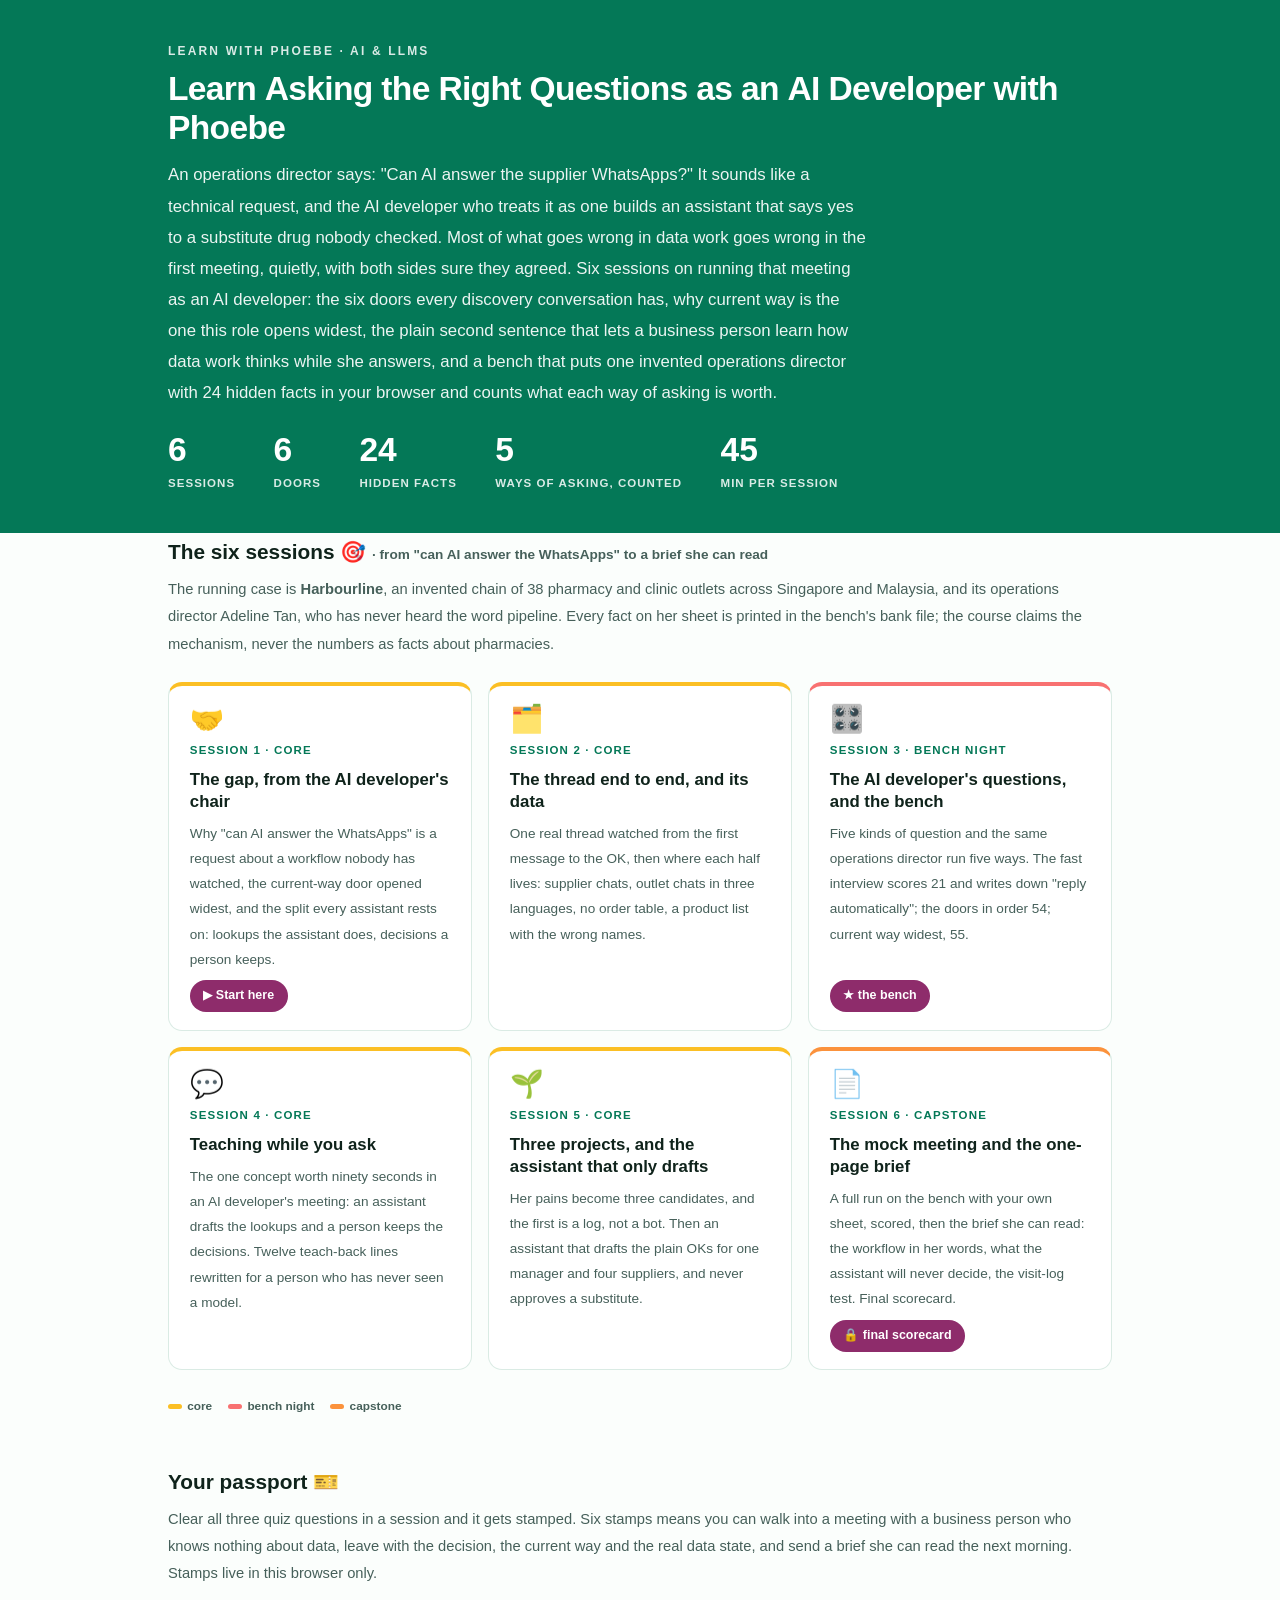
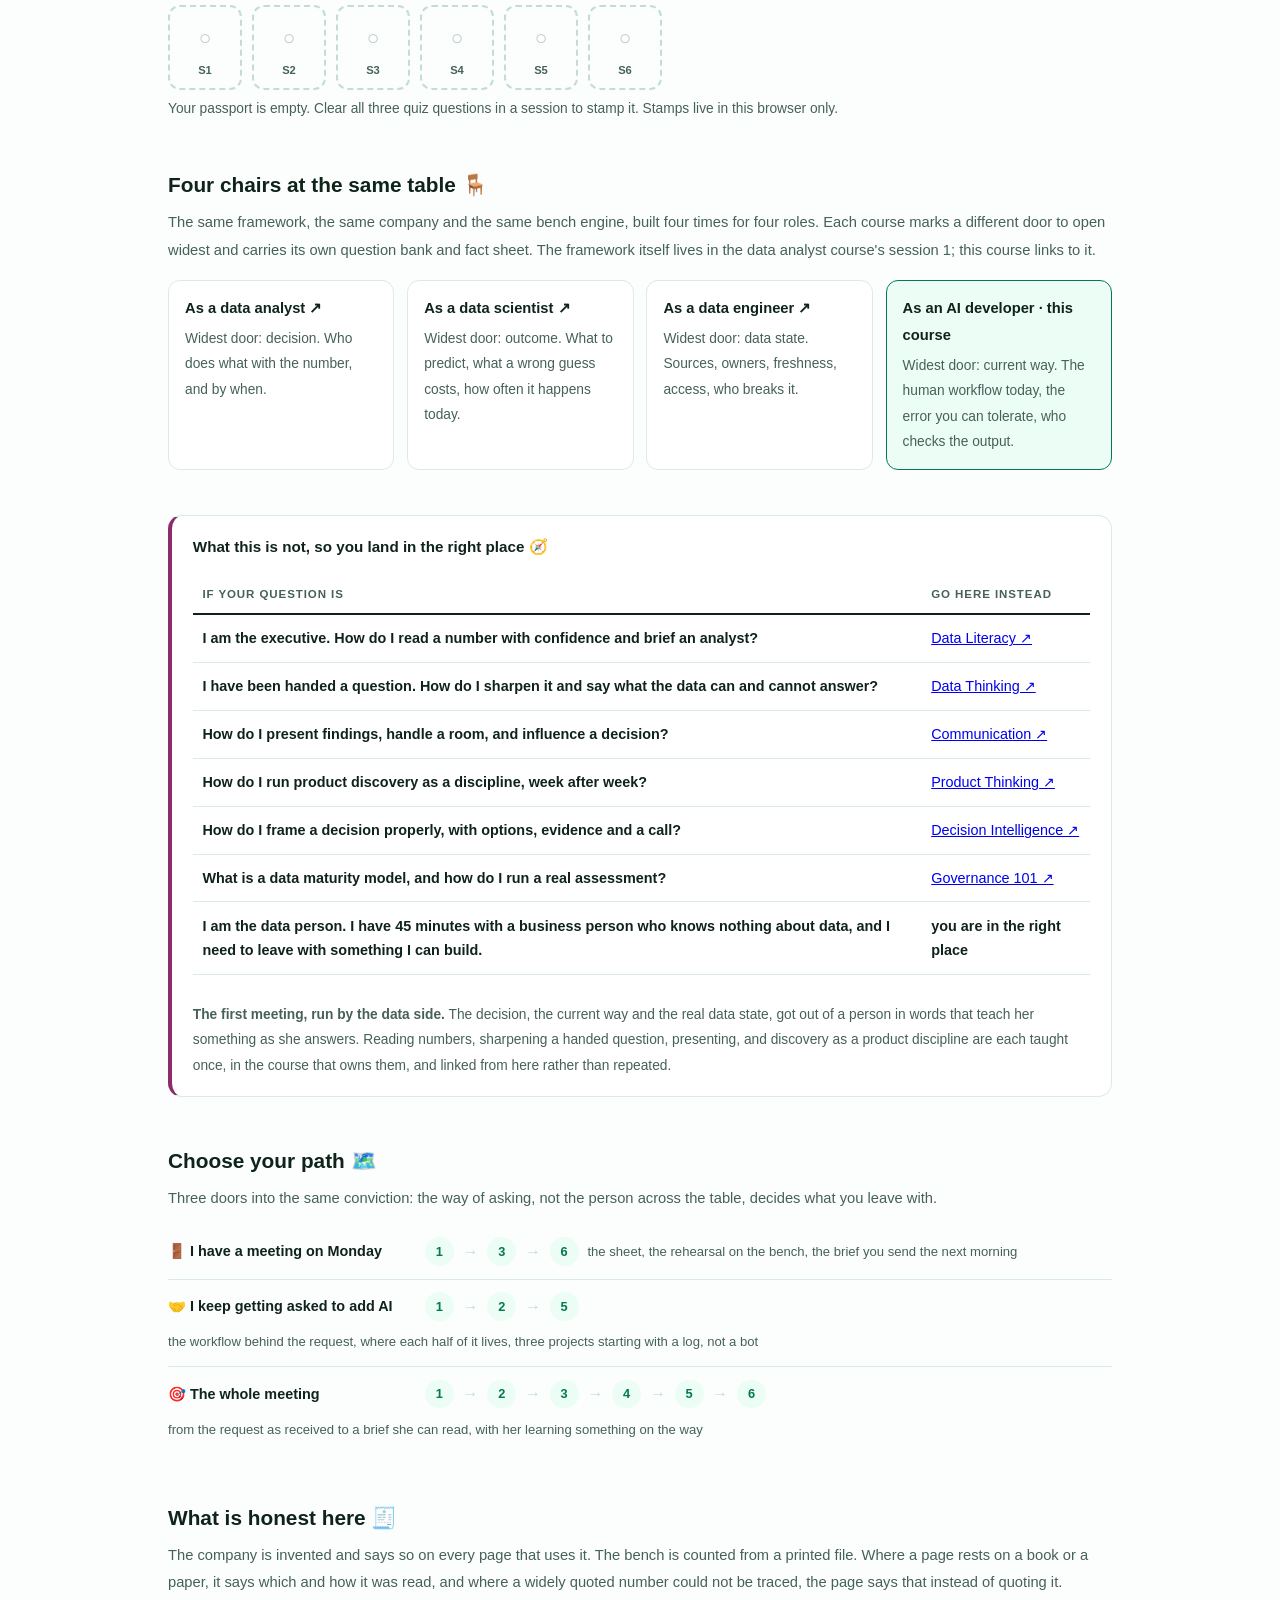
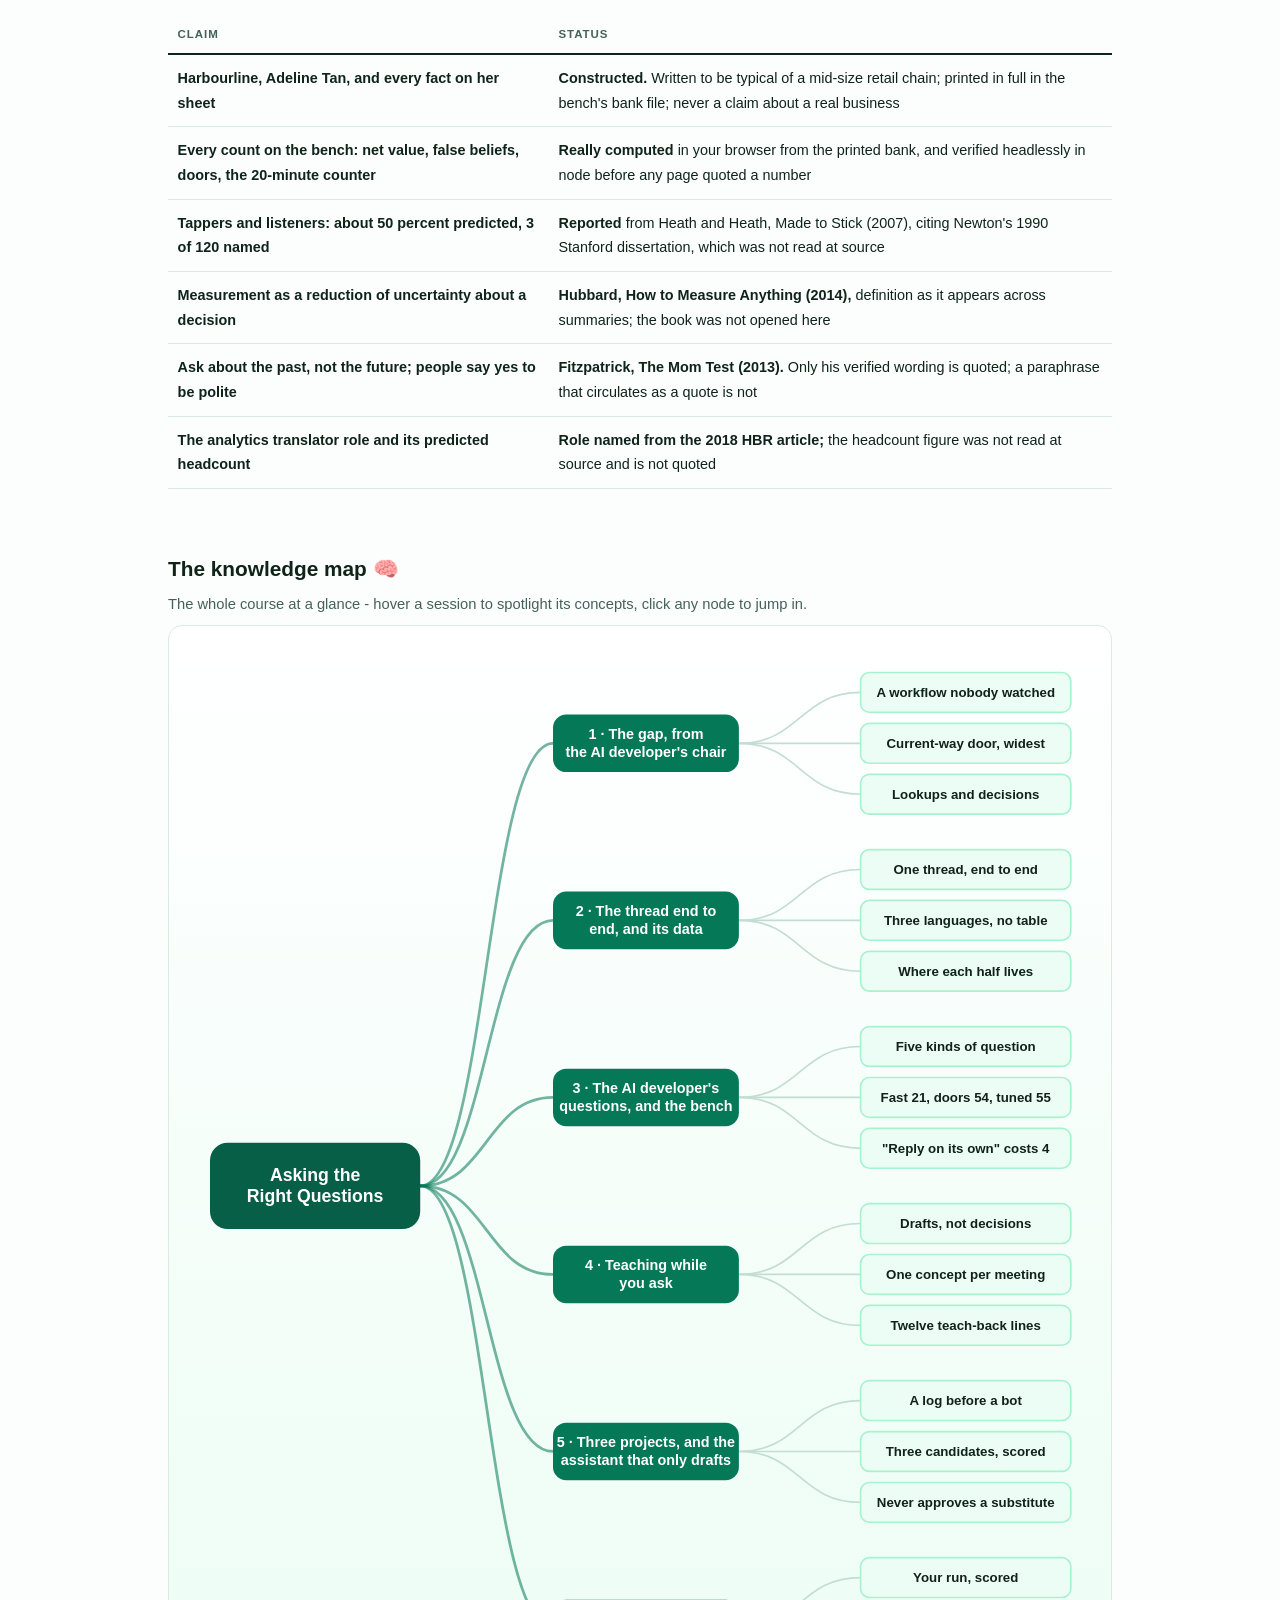
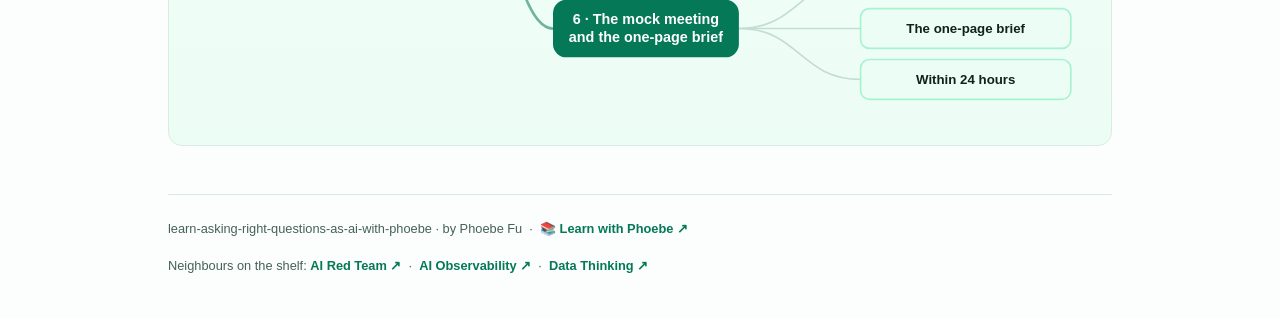
==== index.html @ 6e2be9f6 "Asking the Right Questions as an AI Developer: six sessions Sibling of the data analyst course: same" ====
<!DOCTYPE html>
<html lang="en">
<head>
<meta charset="UTF-8">
<meta name="viewport" content="width=device-width, initial-scale=1.0">
<!-- social:start -->
<meta name="description" content="Six sessions on the first meeting of any data project, run by an AI developer: how to get the outcome, the decision, the current way of working and the real state of the data out of a business person who knows nothing about data, in words that teach them something while they answer. One invented pharmacy chain, one operations director with 24 hidden facts, and a discovery-meeting bench. Free, by Phoebe Fu.">
<meta property="og:type" content="website">
<meta property="og:site_name" content="Learn with Phoebe">
<meta property="og:title" content="Learn Asking the Right Questions as an AI Developer with Phoebe">
<meta property="og:description" content="Same operations director, same 45 minutes, five ways of asking. The fast yes-or-no interview scores 21 and records five things that are wrong; the Six Doors score 54; current way first, 55.">
<meta property="og:url" content="https://phoebefu6.github.io/learn-asking-right-questions-as-ai-with-phoebe/">
<meta property="og:image" content="https://phoebefu6.github.io/learn-asking-right-questions-as-ai-with-phoebe/assets/og-cover.png">
<meta property="og:image:width" content="1200">
<meta property="og:image:height" content="630">
<meta name="twitter:card" content="summary_large_image">
<meta name="twitter:title" content="Learn Asking the Right Questions as an AI Developer with Phoebe">
<meta name="twitter:description" content="A discovery-meeting bench: one business person with a hidden fact sheet, 45 minutes, five ways of asking, every point counted in your browser.">
<meta name="twitter:image" content="https://phoebefu6.github.io/learn-asking-right-questions-as-ai-with-phoebe/assets/og-cover.png">
<!-- social:end -->
<title>Learn Asking the Right Questions as an AI Developer with Phoebe</title>
<link rel="stylesheet" href="assets/style.css?v=2">
<style>

  .stats-row { display: flex; gap: 2.4rem; margin-top: 1.5rem; flex-wrap: wrap; }
  .stat b { display: block; font-size: 2.1rem; font-weight: 800; line-height: 1.05; font-variant-numeric: tabular-nums; }
  .stat span { font-size: .72rem; opacity: .85; text-transform: uppercase; letter-spacing: .09em; font-weight: 600; }

  .course-grid { display: grid; grid-template-columns: repeat(auto-fit, minmax(17rem, 1fr)); gap: 1rem; margin-top: 1.5rem; }
  .course-card {
    border: 1px solid var(--hairline);
    border-top: 4px solid var(--diff, var(--indigo));
    border-radius: var(--radius);
    padding: 1.2rem 1.3rem 1.1rem;
    display: flex;
    flex-direction: column;
    gap: .5rem;
    text-decoration: none;
    color: var(--ink);
    background: #fff;
    transition: box-shadow .15s ease, border-color .15s ease, transform .15s ease;
    position: relative;
  }
  .course-card:hover { border-color: var(--indigo-soft); border-top-color: var(--diff, var(--indigo)); box-shadow: 0 8px 28px rgba(var(--shadow-rgb),.16); transform: translateY(-3px); }
  .course-card .cicon { font-size: 1.7rem; line-height: 1; }
  .course-card .cnum { font-size: .72rem; font-weight: 700; color: var(--indigo); text-transform: uppercase; letter-spacing: .1em; }
  .course-card h3 { font-size: 1.05rem; font-weight: 800; line-height: 1.3; }
  .course-card p { font-size: .85rem; color: var(--muted); flex: 1; }
  .course-card .meta { display: flex; gap: .4rem; flex-wrap: wrap; }

  .diff-legend { display: flex; gap: 1rem; margin-top: 1.6rem; font-size: .74rem; color: var(--muted); font-weight: 600; flex-wrap: wrap; }
  .diff-legend i { display: inline-block; width: .85rem; height: .35rem; border-radius: 999px; margin-right: .35rem; vertical-align: middle; }

  .paths { margin-top: 2.6rem; }
  .paths h2 { font-size: 1.3rem; font-weight: 800; margin-bottom: .3rem; }
  .paths .plede { color: var(--muted); font-size: .92rem; margin-bottom: .8rem; }
  .path { display: flex; gap: .55rem; align-items: center; padding: .75rem 0; border-bottom: .5px solid var(--hairline); flex-wrap: wrap; }
  .path:last-child { border-bottom: none; }
  .path b { min-width: 15.5rem; font-size: .9rem; }
  .path .pstep { background: var(--indigo-50); color: var(--indigo); border-radius: 999px; padding: .16rem .68rem; font-weight: 700; font-size: .8rem; text-decoration: none; transition: all .12s ease; }
  .path .pstep:hover { background: var(--indigo); color: #fff; }
  .path .parr { color: var(--faint); font-weight: 700; }

  .mm-section { margin-top: 1.6rem; }
  .mm-section h2 { font-size: 1.3rem; font-weight: 800; margin-bottom: .2rem; }
  .mm-section .mm-lede { color: var(--muted); font-size: .92rem; margin-bottom: .4rem; }
  .mm-wrap { border: 1px solid var(--hairline); border-radius: var(--radius); background: linear-gradient(180deg,#fff,var(--indigo-50)); padding: .6rem; overflow-x: auto; }
  .mm-svg { width: 100%; height: auto; display: block; max-width: 60rem; margin: 0 auto; min-width: 34rem; }
  .mm-link { cursor: pointer; text-decoration: none; }
  .mm-node rect { transition: opacity .15s ease, filter .15s ease; }
  .mm-node text { pointer-events: none; }
  .mm-link:hover .mm-node rect { filter: brightness(1.06); }
  .mm-edge { transition: opacity .15s ease; }

  .not-this { border: 1px solid var(--hairline); border-left: 4px solid var(--clay); border-radius: var(--radius); background: #fff; padding: 1.1rem 1.3rem; margin-top: 1.2rem; }
  .not-this h3 { font-size: .95rem; font-weight: 800; margin-bottom: .5rem; }
  .siblings { display: grid; grid-template-columns: repeat(auto-fit, minmax(13rem, 1fr)); gap: .8rem; margin-top: 1rem; }
  .sibling { border: 1px solid var(--hairline); border-radius: 12px; padding: .9rem 1rem; background: #fff; text-decoration: none; color: var(--ink); font-size: .86rem; }
  .sibling b { display: block; font-size: .92rem; margin-bottom: .2rem; }
  .sibling span { color: var(--muted); }
  .sibling.here { border-color: var(--indigo); background: var(--indigo-50); }
</style>
</head>
<body>

<header class="masthead">
  <div class="wrap">
    <div class="eyebrow">Learn with Phoebe · AI &amp; LLMs</div>
    <h1>Learn Asking the Right Questions as an <span class="accent">AI Developer</span> with Phoebe</h1>
    <p class="sub">An operations director says: "Can AI answer the supplier WhatsApps?" It sounds like a technical request, and the AI developer who treats it as one builds an assistant that says yes to a substitute drug nobody checked. Most of what goes wrong in data work goes wrong in the first meeting, quietly, with both sides sure they agreed. Six sessions on running that meeting as an AI developer: the six doors every discovery conversation has, why current way is the one this role opens widest, the plain second sentence that lets a business person learn how data work thinks while she answers, and a bench that puts one invented operations director with 24 hidden facts in your browser and counts what each way of asking is worth.</p>
    <div class="stats-row">
      <div class="stat"><b data-count="6">6</b><span>sessions</span></div>
      <div class="stat"><b data-count="6">6</b><span>doors</span></div>
      <div class="stat"><b data-count="24">24</b><span>hidden facts</span></div>
      <div class="stat"><b data-count="5">5</b><span>ways of asking, counted</span></div>
      <div class="stat"><b data-count="45">45</b><span>min per session</span></div>
    </div>
  </div>
</header>

<main class="wrap">

  <section class="section">
    <div class="paths" style="margin-top:0">
      <h2>The six sessions 🎯 <span style="font-size:.85rem;font-weight:600;color:var(--muted)">· from "can AI answer the WhatsApps" to a brief she can read</span></h2>
      <p class="plede">The running case is <strong>Harbourline</strong>, an invented chain of 38 pharmacy and clinic outlets across Singapore and Malaysia, and its operations director Adeline Tan, who has never heard the word pipeline. Every fact on her sheet is printed in the bench's bank file; the course claims the mechanism, never the numbers as facts about pharmacies.</p>
    </div>

    <div class="course-grid">
      <a class="course-card" href="courses/01-the-gap-from-the-ai-developers-chair.html" style="--diff:#FBBF24">
        <span class="cicon">🤝</span>
        <span class="cnum">Session 1 · core</span>
        <h3>The gap, from the AI developer's chair</h3>
        <p>Why "can AI answer the WhatsApps" is a request about a workflow nobody has watched, the current-way door opened widest, and the split every assistant rests on: lookups the assistant does, decisions a person keeps.</p>
        <span class="meta"><span class="pill amber">▶ Start here</span></span>
      </a>
      <a class="course-card" href="courses/02-the-thread-end-to-end-and-its-data.html" style="--diff:#FBBF24">
        <span class="cicon">🗂️</span>
        <span class="cnum">Session 2 · core</span>
        <h3>The thread end to end, and its data</h3>
        <p>One real thread watched from the first message to the OK, then where each half lives: supplier chats, outlet chats in three languages, no order table, a product list with the wrong names.</p>
        <span class="meta"></span>
      </a>
      <a class="course-card" href="courses/03-the-ai-developers-questions-and-the-bench.html" style="--diff:#F87171">
        <span class="cicon">🎛️</span>
        <span class="cnum">Session 3 · bench night</span>
        <h3>The AI developer's questions, and the bench</h3>
        <p>Five kinds of question and the same operations director run five ways. The fast interview scores 21 and writes down "reply automatically"; the doors in order 54; current way widest, 55.</p>
        <span class="meta"><span class="pill amber">★ the bench</span></span>
      </a>
      <a class="course-card" href="courses/04-teaching-while-you-ask.html" style="--diff:#FBBF24">
        <span class="cicon">💬</span>
        <span class="cnum">Session 4 · core</span>
        <h3>Teaching while you ask</h3>
        <p>The one concept worth ninety seconds in an AI developer's meeting: an assistant drafts the lookups and a person keeps the decisions. Twelve teach-back lines rewritten for a person who has never seen a model.</p>
        <span class="meta"></span>
      </a>
      <a class="course-card" href="courses/05-three-projects-and-the-assistant-that-drafts.html" style="--diff:#FBBF24">
        <span class="cicon">🌱</span>
        <span class="cnum">Session 5 · core</span>
        <h3>Three projects, and the assistant that only drafts</h3>
        <p>Her pains become three candidates, and the first is a log, not a bot. Then an assistant that drafts the plain OKs for one manager and four suppliers, and never approves a substitute.</p>
        <span class="meta"></span>
      </a>
      <a class="course-card" href="courses/06-the-mock-meeting-and-the-brief.html" style="--diff:#FB923C">
        <span class="cicon">📄</span>
        <span class="cnum">Session 6 · capstone</span>
        <h3>The mock meeting and the one-page brief</h3>
        <p>A full run on the bench with your own sheet, scored, then the brief she can read: the workflow in her words, what the assistant will never decide, the visit-log test. Final scorecard.</p>
        <span class="meta"><span class="pill amber">🔒 final scorecard</span></span>
      </a>
    </div>

    <div class="diff-legend">
      <span><i style="background:#FBBF24"></i>core</span>
      <span><i style="background:#F87171"></i>bench night</span>
      <span><i style="background:#FB923C"></i>capstone</span>
    </div>
  </section>

  <section class="section">
    <div class="paths" style="margin-top:0">
      <h2>Your passport 🎫</h2>
      <p class="plede">Clear all three quiz questions in a session and it gets stamped. Six stamps means you can walk into a meeting with a business person who knows nothing about data, leave with the decision, the current way and the real data state, and send a brief she can read the next morning. Stamps live in this browser only.</p>
    </div>
    <div class="pp-strip"></div>
  </section>

  <section class="section">
    <div class="paths" style="margin-top:0">
      <h2>Four chairs at the same table 🪑</h2>
      <p class="plede">The same framework, the same company and the same bench engine, built four times for four roles. Each course marks a different door to open widest and carries its own question bank and fact sheet. The framework itself lives in the data analyst course's session 1; this course links to it.</p>
    </div>
    <div class="siblings">
      <a class="sibling" href="https://phoebefu6.github.io/learn-asking-right-questions-as-da-with-phoebe/"><b>As a data analyst ↗</b><span>Widest door: decision. Who does what with the number, and by when.</span></a>
      <a class="sibling" href="https://phoebefu6.github.io/learn-asking-right-questions-as-ds-with-phoebe/"><b>As a data scientist ↗</b><span>Widest door: outcome. What to predict, what a wrong guess costs, how often it happens today.</span></a>
      <a class="sibling" href="https://phoebefu6.github.io/learn-asking-right-questions-as-de-with-phoebe/"><b>As a data engineer ↗</b><span>Widest door: data state. Sources, owners, freshness, access, who breaks it.</span></a>
      <a class="sibling here" href="courses/01-the-gap-from-the-ai-developers-chair.html"><b>As an AI developer · this course</b><span>Widest door: current way. The human workflow today, the error you can tolerate, who checks the output.</span></a>
    </div>
  </section>

  <section class="section">
    <div class="not-this">
      <h3>What this is not, so you land in the right place 🧭</h3>
      <table class="clean">
        <tr><th>If your question is</th><th>Go here instead</th></tr>
        <tr><td>I am the executive. How do I read a number with confidence and brief an analyst?</td><td><a href="https://phoebefu6.github.io/learn-data-literacy-with-phoebe/">Data Literacy ↗</a></td></tr>
        <tr><td>I have been handed a question. How do I sharpen it and say what the data can and cannot answer?</td><td><a href="https://phoebefu6.github.io/learn-data-thinking-with-phoebe/">Data Thinking ↗</a></td></tr>
        <tr><td>How do I present findings, handle a room, and influence a decision?</td><td><a href="https://phoebefu6.github.io/learn-communication-with-phoebe/">Communication ↗</a></td></tr>
        <tr><td>How do I run product discovery as a discipline, week after week?</td><td><a href="https://phoebefu6.github.io/learn-product-thinking-with-phoebe/">Product Thinking ↗</a></td></tr>
        <tr><td>How do I frame a decision properly, with options, evidence and a call?</td><td><a href="https://phoebefu6.github.io/learn-decision-intelligence-with-phoebe/">Decision Intelligence ↗</a></td></tr>
        <tr><td>What is a data maturity model, and how do I run a real assessment?</td><td><a href="https://phoebefu6.github.io/learn-governance-101-with-phoebe/">Governance 101 ↗</a></td></tr>
        <tr><td><strong>I am the data person. I have 45 minutes with a business person who knows nothing about data, and I need to leave with something I can build.</strong></td><td><strong>you are in the right place</strong></td></tr>
      </table>
      <p style="margin-top:.7rem;font-size:.86rem;color:var(--muted)"><strong>The first meeting, run by the data side.</strong> The decision, the current way and the real data state, got out of a person in words that teach her something as she answers. Reading numbers, sharpening a handed question, presenting, and discovery as a product discipline are each taught once, in the course that owns them, and linked from here rather than repeated.</p>
    </div>
  </section>

  <section class="section">
    <div class="paths">
      <h2>Choose your path 🗺️</h2>
      <p class="plede">Three doors into the same conviction: the way of asking, not the person across the table, decides what you leave with.</p>
      <div class="path"><b>🚪 I have a meeting on Monday</b>
        <a class="pstep" href="courses/01-the-gap-from-the-ai-developers-chair.html">1</a><span class="parr">→</span>
        <a class="pstep" href="courses/03-the-ai-developers-questions-and-the-bench.html">3</a><span class="parr">→</span>
        <a class="pstep" href="courses/06-the-mock-meeting-and-the-brief.html">6</a>
        <span style="font-size:.82rem;color:var(--muted)">the sheet, the rehearsal on the bench, the brief you send the next morning</span>
      </div>
      <div class="path"><b>🤝 I keep getting asked to add AI</b>
        <a class="pstep" href="courses/01-the-gap-from-the-ai-developers-chair.html">1</a><span class="parr">→</span>
        <a class="pstep" href="courses/02-the-thread-end-to-end-and-its-data.html">2</a><span class="parr">→</span>
        <a class="pstep" href="courses/05-three-projects-and-the-assistant-that-drafts.html">5</a>
        <span style="font-size:.82rem;color:var(--muted)">the workflow behind the request, where each half of it lives, three projects starting with a log, not a bot</span>
      </div>
      <div class="path"><b>🎯 The whole meeting</b>
        <a class="pstep" href="courses/01-the-gap-from-the-ai-developers-chair.html">1</a><span class="parr">→</span>
        <a class="pstep" href="courses/02-the-thread-end-to-end-and-its-data.html">2</a><span class="parr">→</span>
        <a class="pstep" href="courses/03-the-ai-developers-questions-and-the-bench.html">3</a><span class="parr">→</span>
        <a class="pstep" href="courses/04-teaching-while-you-ask.html">4</a><span class="parr">→</span>
        <a class="pstep" href="courses/05-three-projects-and-the-assistant-that-drafts.html">5</a><span class="parr">→</span>
        <a class="pstep" href="courses/06-the-mock-meeting-and-the-brief.html">6</a>
        <span style="font-size:.82rem;color:var(--muted)">from the request as received to a brief she can read, with her learning something on the way</span>
      </div>
    </div>
  </section>

  <section class="section">
    <div class="paths" style="margin-top:0">
      <h2>What is honest here 🧾</h2>
      <p class="plede">The company is invented and says so on every page that uses it. The bench is counted from a printed file. Where a page rests on a book or a paper, it says which and how it was read, and where a widely quoted number could not be traced, the page says that instead of quoting it.</p>
    </div>
    <table class="clean">
      <tr><th>Claim</th><th>Status</th></tr>
      <tr><td>Harbourline, Adeline Tan, and every fact on her sheet</td><td><strong>Constructed.</strong> Written to be typical of a mid-size retail chain; printed in full in the bench's bank file; never a claim about a real business</td></tr>
      <tr><td>Every count on the bench: net value, false beliefs, doors, the 20-minute counter</td><td><strong>Really computed</strong> in your browser from the printed bank, and verified headlessly in node before any page quoted a number</td></tr>
      <tr><td>Tappers and listeners: about 50 percent predicted, 3 of 120 named</td><td><strong>Reported</strong> from Heath and Heath, Made to Stick (2007), citing Newton's 1990 Stanford dissertation, which was not read at source</td></tr>
      <tr><td>Measurement as a reduction of uncertainty about a decision</td><td><strong>Hubbard, How to Measure Anything (2014),</strong> definition as it appears across summaries; the book was not opened here</td></tr>
      <tr><td>Ask about the past, not the future; people say yes to be polite</td><td><strong>Fitzpatrick, The Mom Test (2013).</strong> Only his verified wording is quoted; a paraphrase that circulates as a quote is not</td></tr>
      <tr><td>The analytics translator role and its predicted headcount</td><td><strong>Role named from the 2018 HBR article;</strong> the headcount figure was not read at source and is not quoted</td></tr>
          </table>
  </section>

  <section class="section mm-section">
    <h2>The knowledge map 🧠</h2>
    <p class="mm-lede">The whole course at a glance - hover a session to spotlight its concepts, click any node to jump in.</p>
    <div class="mm-wrap"><div id="mindmap"></div></div>
  </section>

  <footer class="pagefoot">
    <span>learn-asking-right-questions-as-ai-with-phoebe · by Phoebe Fu &nbsp;·&nbsp; 📚 <a href="https://phoebefu6.github.io/learn-with-phoebe/">Learn with Phoebe ↗</a></span>
    <span>Neighbours on the shelf: <a href="https://phoebefu6.github.io/learn-ai-red-team-with-phoebe/">AI Red Team ↗</a> &nbsp;·&nbsp; <a href="https://phoebefu6.github.io/learn-ai-observability-with-phoebe/">AI Observability ↗</a> &nbsp;·&nbsp; <a href="https://phoebefu6.github.io/learn-data-thinking-with-phoebe/">Data Thinking ↗</a></span>
  </footer>

</main>

<script>
window.MINDMAP_DATA = {
  "title": "Asking the\nRight Questions",
  "centerColor": "#065F46",
  "sessions": [
    {
      "label": "The gap, from\nthe AI developer's chair",
      "href": "courses/01-the-gap-from-the-ai-developers-chair.html",
      "color": "#FBBF24",
      "concepts": [
        {
          "label": "A workflow nobody watched",
          "href": "courses/01-the-gap-from-the-ai-developers-chair.html"
        },
        {
          "label": "Current-way door, widest",
          "href": "courses/01-the-gap-from-the-ai-developers-chair.html"
        },
        {
          "label": "Lookups and decisions",
          "href": "courses/01-the-gap-from-the-ai-developers-chair.html"
        }
      ]
    },
    {
      "label": "The thread end to\nend, and its data",
      "href": "courses/02-the-thread-end-to-end-and-its-data.html",
      "color": "#FBBF24",
      "concepts": [
        {
          "label": "One thread, end to end",
          "href": "courses/02-the-thread-end-to-end-and-its-data.html"
        },
        {
          "label": "Three languages, no table",
          "href": "courses/02-the-thread-end-to-end-and-its-data.html"
        },
        {
          "label": "Where each half lives",
          "href": "courses/02-the-thread-end-to-end-and-its-data.html"
        }
      ]
    },
    {
      "label": "The AI developer's\nquestions, and the bench",
      "href": "courses/03-the-ai-developers-questions-and-the-bench.html",
      "color": "#F87171",
      "concepts": [
        {
          "label": "Five kinds of question",
          "href": "courses/03-the-ai-developers-questions-and-the-bench.html"
        },
        {
          "label": "Fast 21, doors 54, tuned 55",
          "href": "courses/03-the-ai-developers-questions-and-the-bench.html"
        },
        {
          "label": "\"Reply on its own\" costs 4",
          "href": "courses/03-the-ai-developers-questions-and-the-bench.html"
        }
      ]
    },
    {
      "label": "Teaching while\nyou ask",
      "href": "courses/04-teaching-while-you-ask.html",
      "color": "#FBBF24",
      "concepts": [
        {
          "label": "Drafts, not decisions",
          "href": "courses/04-teaching-while-you-ask.html"
        },
        {
          "label": "One concept per meeting",
          "href": "courses/04-teaching-while-you-ask.html"
        },
        {
          "label": "Twelve teach-back lines",
          "href": "courses/04-teaching-while-you-ask.html"
        }
      ]
    },
    {
      "label": "Three projects, and the\nassistant that only drafts",
      "href": "courses/05-three-projects-and-the-assistant-that-drafts.html",
      "color": "#FBBF24",
      "concepts": [
        {
          "label": "A log before a bot",
          "href": "courses/05-three-projects-and-the-assistant-that-drafts.html"
        },
        {
          "label": "Three candidates, scored",
          "href": "courses/05-three-projects-and-the-assistant-that-drafts.html"
        },
        {
          "label": "Never approves a substitute",
          "href": "courses/05-three-projects-and-the-assistant-that-drafts.html"
        }
      ]
    },
    {
      "label": "The mock meeting\nand the one-page brief",
      "href": "courses/06-the-mock-meeting-and-the-brief.html",
      "color": "#FB923C",
      "concepts": [
        {
          "label": "Your run, scored",
          "href": "courses/06-the-mock-meeting-and-the-brief.html"
        },
        {
          "label": "The one-page brief",
          "href": "courses/06-the-mock-meeting-and-the-brief.html"
        },
        {
          "label": "Within 24 hours",
          "href": "courses/06-the-mock-meeting-and-the-brief.html"
        }
      ]
    }
  ]
};
</script>
<script src="assets/mindmap.js?v=1"></script>
<script src="assets/app.js?v=1"></script>
</body>
</html>
---- assets/style.css ----
/* learn-asking-right-questions-as-ai-with-phoebe - editorial bold design system
   Accent: emerald #047857 · Ink deep emerald #065F46 · Flagship: plum #8E2C6B
   (CSS var names still read --indigo/--amber; they hold emerald and plum.)
   NOTE: this is the PAGE chrome. The simulator palette inside asking-live.js is separate. */

:root {
  --indigo: #047857;
  --indigo-deep: #065F46;
  --indigo-mid: #087A57;
  --indigo-soft: #A7F3D0;
  --indigo-50: #ECFDF5;
  --ink: #0F231B;
  --muted: #46605A;
  --faint: #C3DDD3;
  --hairline: #DAEBE4;
  --clay: #8E2C6B;
  --clay-ink: #6A1F50;
  --amber: #8E2C6B;
  --amber-ink: #6A1F50;
  --amber-50: #FBE9F4;
  --paper: #FBFEFC;
  --code-bg: #0F231B;
  --code-ink: #DAEBE4;
  --scrim-rgb: 15,35,27;
  --shadow-rgb: 4,120,87;
  --radius: 14px;
}

* { margin: 0; padding: 0; box-sizing: border-box; }

html { font-size: 16px; scroll-behavior: smooth; }
html.zoom-125 { font-size: 20px; }
html.zoom-150 { font-size: 24px; }

body {
  font-family: "Inter", -apple-system, BlinkMacSystemFont, "Segoe UI", Roboto, sans-serif;
  background: var(--paper);
  color: var(--ink);
  line-height: 1.85;
  font-feature-settings: "tnum";
}

.wrap { max-width: 62rem; margin: 0 auto; padding: 0 1.5rem; }

/* ---------- header band ---------- */
.masthead {
  background: var(--indigo);
  color: #fff;
  padding: 2.5rem 0 2.25rem;
}
.masthead .eyebrow {
  font-size: .75rem;
  letter-spacing: .18em;
  text-transform: uppercase;
  opacity: .85;
  font-weight: 600;
}
.masthead h1 {
  font-size: 2.1rem;
  line-height: 1.15;
  font-weight: 800;
  margin: .5rem 0 .75rem;
  letter-spacing: -.02em;
}
.masthead h1 .accent { color: inherit; }
.masthead .sub { font-size: 1.05rem; opacity: .92; max-width: 44rem; }

.chip-row { display: flex; flex-wrap: wrap; gap: .5rem; margin-top: 1.1rem; }
.chip {
  display: inline-flex;
  align-items: center;
  gap: .35rem;
  border-radius: 999px;
  padding: .25rem .8rem;
  font-size: .78rem;
  font-weight: 600;
  white-space: nowrap;
}
.chip.level { background: #fff; color: var(--indigo); }
.chip.audience { background: rgba(255,255,255,.16); color: #fff; border: 1px solid rgba(255,255,255,.35); }
.chip.time { background: var(--ink); color: #fff; font-variant-numeric: tabular-nums; }


/* ---------- agenda band ----------
   Recovered 2026-09-02. These six repos were scaffolded from a stylesheet that had
   lost this block, so .agenda rendered as run-on inline text ~700px tall inside the
   masthead. 87 of 93 repos carry it; these were the exception, and they were also the
   six the estate sweep could not see. See course-builder/references/field-notes.md.

   .a3 does NOT reuse the donor's `color: var(--amber-ink)`: that pair falls below
   4.5:1 against --amber in all six palettes, which is the same failure the sweep
   flags on the wellbeing courses. The literal below is the darkest tone of this
   repo's own amber-ink that clears 4.5:1, so the band stays bright. Recompute it if
   --amber changes. */
.agenda {
  display: flex;
  border-radius: 999px;
  overflow: hidden;
  margin: 1.4rem 0 0;
  font-size: .72rem;
  font-weight: 600;
  text-align: center;
  color: #fff;
}
.agenda span { padding: .45rem .3rem; white-space: nowrap; overflow: hidden; text-overflow: ellipsis; }
.agenda .a1 { background: var(--indigo-deep); }
.agenda .a2 { background: var(--indigo-mid); }
.agenda .a3 { background: var(--amber); color: #FFFFFF; }
.agenda .a4 { background: var(--indigo-soft); color: var(--ink); }

/* ---------- toolbar ---------- */
.toolbar {
  position: sticky;
  top: 0;
  z-index: 40;
  background: rgba(255,255,255,.94);
  backdrop-filter: blur(6px);
  border-bottom: 1px solid var(--hairline);
  padding: .55rem 0;
}
.toolbar .wrap { display: flex; align-items: center; gap: .5rem; flex-wrap: nowrap; }
.toolbar .crumb { font-size: .8rem; color: var(--muted); font-weight: 600; margin-right: auto; min-width: 0; white-space: nowrap; overflow: hidden; text-overflow: ellipsis; }
.toolbar .btn { white-space: nowrap; flex: none; padding: .38rem .8rem; font-size: .78rem; line-height: 1.2; }
.toolbar .crumb a { color: var(--indigo); text-decoration: none; }
.btn {
  border: 1px solid var(--hairline);
  background: #fff;
  color: var(--ink);
  border-radius: 999px;
  padding: .35rem .9rem;
  font-size: .78rem;
  font-weight: 600;
  cursor: pointer;
  font-family: inherit;
  transition: all .15s ease;
}
.btn:hover { border-color: var(--indigo); color: var(--indigo); }
.btn.primary { background: var(--indigo); border-color: var(--indigo); color: #fff; }
.btn.primary:hover { background: var(--indigo-deep); }

/* ---------- sections ---------- */
main { padding: 2.5rem 0 4rem; }

.section { margin-bottom: 2.8rem; }
.section-kicker { margin-bottom: 1rem; }
.section-kicker .klabel {
  display: block;
  font-size: .72rem;
  text-transform: uppercase;
  letter-spacing: .1em;
  color: var(--indigo);
  font-weight: 700;
  margin-bottom: .35rem;
}
.section-kicker h2 {
  font-size: 1.45rem;
  font-weight: 800;
  letter-spacing: -.01em;
  display: flex;
  align-items: center;
  gap: .7rem;
  flex-wrap: wrap;
}
.section-kicker .tag {
  border-radius: 999px;
  padding: .18rem .7rem;
  font-size: .7rem;
  font-weight: 700;
  text-transform: uppercase;
  letter-spacing: .08em;
}
.tag.concept { background: var(--indigo-50); color: var(--indigo); }
.tag.demo { background: var(--amber-50); color: var(--amber-ink); }
.tag.exercise { background: var(--ink); color: #fff; }

.lede { color: var(--muted); max-width: 46rem; margin-bottom: 1.4rem; line-height: 1.8; }

/* live vs self-study markers on cards */
.mode {
  font-size: .64rem;
  font-weight: 700;
  text-transform: uppercase;
  letter-spacing: .07em;
  padding: .14rem .6rem;
  border-radius: 999px;
  flex: none;
}
.mode.live { background: var(--indigo); color: #fff; }
.mode.self { background: #fff; color: var(--muted); border: 1px solid var(--hairline); }

/* ---------- accordions ---------- */
details.card {
  border: 1px solid var(--hairline);
  border-radius: var(--radius);
  margin-bottom: .8rem;
  overflow: hidden;
  background: #fff;
}
details.card[open] { border-color: var(--indigo-soft); box-shadow: 0 8px 28px rgba(var(--shadow-rgb),.08); }
details.card summary {
  list-style: none;
  cursor: pointer;
  padding: 1rem 1.25rem;
  display: flex;
  align-items: center;
  gap: .75rem;
  font-weight: 700;
  font-size: 1.02rem;
  user-select: none;
}
details.card summary::-webkit-details-marker { display: none; }
details.card summary .dot {
  width: .6rem; height: .6rem;
  border-radius: 999px;
  background: var(--indigo);
  flex: none;
}
details.card summary .mini { margin-left: auto; font-size: .72rem; color: var(--muted); font-weight: 600; white-space: nowrap; }
details.card summary .caret { transition: transform .2s ease; color: var(--indigo); font-size: .8rem; }
details.card[open] summary .caret { transform: rotate(90deg); }
details.card .body { padding: 0 1.25rem 1.4rem; border-top: 1px solid var(--hairline); padding-top: 1.15rem; }
details.card .body p { margin-bottom: 1.05rem; max-width: 48rem; }
details.card .body p:last-child { margin-bottom: 0; }
details.card .body ul, details.card .body ol { margin: 0 0 1.1rem 1.2rem; max-width: 47rem; }
details.card .body li { margin-bottom: .65rem; }
details.card .body h4 { font-size: .95rem; font-weight: 700; margin: 1.1rem 0 .45rem; }
details.card .body h4:first-child { margin-top: 0; }

/* ---------- pills & legends ---------- */
.legend { display: flex; flex-wrap: wrap; gap: .5rem; margin: 0 0 1.2rem; }
.pill {
  display: inline-flex;
  align-items: center;
  gap: .4rem;
  border-radius: 999px;
  padding: .28rem .85rem;
  font-size: .78rem;
  font-weight: 600;
}
.pill.solid { background: var(--indigo); color: #fff; }
.pill.light { background: var(--indigo-50); color: var(--indigo); }
.pill.inkpill { background: var(--ink); color: #fff; }
.pill.amber, .pill.peach { background: var(--amber); color: #fff; }
.pill.bare { color: var(--faint); }

/* ---------- 4D grid ---------- */
.grid-2 { display: grid; grid-template-columns: repeat(auto-fit, minmax(15rem, 1fr)); gap: .8rem; margin: .5rem 0 1rem; }
.d-card {
  border: 1px solid var(--hairline);
  border-left: 4px solid var(--indigo);
  border-radius: 10px;
  padding: 1rem 1.1rem;
}
.d-card h4 { font-size: .95rem; margin-bottom: .3rem; }
.d-card h4 .lead-letter { color: var(--indigo); }
.d-card p { font-size: .86rem; color: var(--muted); margin: 0; }

/* ---------- tables ---------- */
table.clean { width: 100%; border-collapse: collapse; font-size: .9rem; margin: .4rem 0 1rem; }
table.clean th {
  text-align: left;
  font-size: .72rem;
  text-transform: uppercase;
  letter-spacing: .08em;
  color: var(--muted);
  padding: .5rem .6rem;
  border-bottom: 2px solid var(--ink);
}
table.clean td { padding: .7rem .6rem; border-bottom: .5px solid var(--hairline); vertical-align: top; line-height: 1.7; }
table.clean td:first-child { font-weight: 600; }

/* ---------- prompt boxes ---------- */
.prompt-box {
  position: relative;
  background: var(--code-bg);
  color: var(--code-ink);
  border-radius: var(--radius);
  padding: 1.1rem 1.2rem;
  margin: 1rem 0 1.2rem;
  font-family: "SF Mono", ui-monospace, Menlo, Consolas, monospace;
  font-size: .84rem;
  line-height: 1.65;
  white-space: pre-wrap;
  word-break: break-word;
}
.prompt-box .label {
  position: absolute;
  top: -0.7rem;
  left: 1rem;
  background: var(--indigo);
  color: #fff;
  font-family: "Inter", -apple-system, sans-serif;
  font-size: .68rem;
  font-weight: 700;
  letter-spacing: .06em;
  text-transform: uppercase;
  border-radius: 999px;
  padding: .15rem .7rem;
}
.prompt-box.bad .label { background: var(--faint); color: var(--ink); }
.prompt-box.good .label { background: var(--amber); color: #fff; }
.copy-btn {
  position: absolute;
  top: .7rem;
  right: .7rem;
  background: rgba(255,255,255,.1);
  border: 1px solid rgba(255,255,255,.25);
  color: #fff;
  border-radius: 999px;
  padding: .25rem .8rem;
  font-size: .72rem;
  font-weight: 600;
  cursor: pointer;
  font-family: "Inter", -apple-system, sans-serif;
  transition: background .15s ease;
}
.copy-btn:hover { background: rgba(255,255,255,.22); }
.copy-btn.copied { background: var(--amber); border-color: var(--amber); color: #fff; }

/* ---------- demo steps ---------- */
.steps { counter-reset: step; margin: .6rem 0 1rem; }
.step {
  display: grid;
  grid-template-columns: max-content minmax(0, 1fr);
  column-gap: .9rem;
  row-gap: .2rem;
  padding: .85rem 0;
  border-bottom: .5px solid var(--hairline);
}
.step > * { grid-column: 2; min-width: 0; }
.step > .prompt-box { margin: .8rem 0 .4rem; }
.step:last-child { border-bottom: none; }
.step::before {
  counter-increment: step;
  content: counter(step);
  flex: none;
  width: 1.7rem; height: 1.7rem;
  border-radius: 999px;
  background: var(--indigo-50);
  color: var(--indigo);
  font-weight: 700;
  font-size: .85rem;
  display: inline-flex;
  align-items: center;
  justify-content: center;
  margin-top: .1rem;
}
.step p { margin: 0; }
/* A code box inside a step sits BELOW the step text at full width. Without this the flex row
 * puts it in a half-width column beside the text and wraps code mid-token. */
.step { flex-wrap: wrap; }
.step > p { flex: 1 1 0; min-width: 0; }
.step > .prompt-box { flex: 1 1 100%; margin: .7rem 0 .2rem; word-break: normal; overflow-x: auto; }

/* ---------- callouts ---------- */
.callout {
  border-radius: var(--radius);
  padding: 1rem 1.2rem;
  margin: 1rem 0;
  font-size: .92rem;
}
.callout.tip { background: var(--indigo-50); border-left: 4px solid var(--indigo); }
.callout.win { background: var(--amber-50); border-left: 4px solid var(--amber); }
.callout strong:first-child { display: block; margin-bottom: .2rem; }

.callout.example {
  background: #FFFFFF;
  border: 1px solid var(--hairline);
  border-left: 4px solid var(--amber);
  font-size: .9rem;
}
.callout.example .ex-pill {
  display: inline-block;
  background: var(--amber);
  color: #fff;
  border-radius: 999px;
  padding: .15rem .7rem;
  font-size: .68rem;
  font-weight: 700;
  text-transform: uppercase;
  letter-spacing: .06em;
  margin-bottom: .5rem;
}
.callout.example p { margin: 0 0 .75rem; max-width: 47rem; }
.callout.example p:last-child { margin-bottom: 0; }
.callout.example ul { margin: 0 0 0 1.1rem; max-width: 46rem; }
.callout.example li { margin-bottom: .6rem; }
.callout.example li:last-child { margin-bottom: 0; }

/* ---------- zoomable figures ---------- */
figure.zoomable {
  border: 1px solid var(--hairline);
  border-radius: var(--radius);
  padding: 1.2rem;
  margin: 1rem 0 1.4rem;
  cursor: zoom-in;
  transition: box-shadow .15s ease;
  background: #fff;
}
figure.zoomable:hover { box-shadow: 0 8px 28px rgba(var(--shadow-rgb),.12); }
figure.zoomable svg, figure.zoomable img { width: 100%; height: auto; display: block; }
figure.zoomable figcaption {
  margin-top: .6rem;
  font-size: .76rem;
  color: var(--muted);
  font-weight: 600;
  display: flex;
  align-items: center;
  gap: .4rem;
}

.lightbox {
  position: fixed;
  inset: 0;
  z-index: 100;
  background: rgba(var(--scrim-rgb),.9);
  display: none;
  align-items: center;
  justify-content: center;
  padding: 3vh 3vw;
  cursor: zoom-out;
}
.lightbox.open { display: flex; }
.lightbox .inner {
  background: #fff;
  border-radius: var(--radius);
  padding: 2rem;
  max-width: 94vw;
  max-height: 92vh;
  overflow: auto;
}
.lightbox .inner svg, .lightbox .inner img { width: min(88vw, 70rem); height: auto; }
.lightbox .close-hint {
  position: fixed;
  top: 1rem; right: 1.4rem;
  color: #fff;
  font-size: .8rem;
  font-weight: 600;
  opacity: .8;
}

/* ---------- courses covered ---------- */
.covered { border: 1px solid var(--hairline); border-radius: var(--radius); overflow: hidden; }
.covered-row {
  display: flex;
  align-items: baseline;
  gap: .8rem;
  padding: .75rem 1.1rem;
  border-bottom: .5px solid var(--hairline);
  font-size: .9rem;
}
.covered-row:last-child { border-bottom: none; }
.covered-row .status { flex: none; }
.covered-row .name { font-weight: 600; }
.covered-row .note { margin-left: auto; color: var(--muted); font-size: .78rem; text-align: right; }

/* ---------- cheat sheet footer ---------- */
.cheat {
  background: var(--ink);
  color: #fff;
  border-radius: var(--radius);
  padding: 1.6rem 1.6rem 1.3rem;
  margin-top: 3rem;
}
.cheat h3 { font-size: 1.1rem; margin-bottom: 1rem; }
.cheat h3 span { color: var(--indigo-soft); }
.cheat .grid-2 { gap: 1rem; }
.cheat .cheat-item { border-left: 3px solid var(--indigo-mid); padding-left: .8rem; }
.cheat .cheat-item b { display: block; font-size: .85rem; color: var(--indigo-soft); }
.cheat .cheat-item span { font-size: .82rem; opacity: .85; }

footer.pagefoot {
  border-top: 1px solid var(--hairline);
  margin-top: 3rem;
  padding: 1.4rem 0 2.5rem;
  font-size: .8rem;
  color: var(--muted);
  display: flex;
  justify-content: space-between;
  flex-wrap: wrap;
  gap: .8rem;
}
footer.pagefoot a { color: var(--indigo); text-decoration: none; font-weight: 600; }

/* ---------- wayfinding: reading progress + section dots + part numbers ---------- */

#progress-bar {
  position: fixed;
  top: 0; left: 0;
  height: 3px;
  width: 0;
  background: linear-gradient(90deg, var(--indigo), var(--amber));
  z-index: 90;
}

.pagenav {
  position: fixed;
  right: 1.1rem;
  top: 50%;
  transform: translateY(-50%);
  z-index: 50;
  display: flex;
  flex-direction: column;
  gap: .55rem;
}
.pagenav a {
  width: .68rem; height: .68rem;
  border-radius: 999px;
  background: #fff;
  border: 2px solid var(--faint);
  display: block;
  position: relative;
  transition: all .15s ease;
}
.pagenav a:hover { border-color: var(--indigo); transform: scale(1.3); }
.pagenav a.active { background: var(--indigo); border-color: var(--indigo); }
.pagenav a .nlabel {
  position: absolute;
  right: 1.4rem;
  top: 50%;
  transform: translateY(-50%);
  background: var(--ink);
  color: #fff;
  font-size: .7rem;
  font-weight: 600;
  padding: .22rem .65rem;
  border-radius: 6px;
  white-space: nowrap;
  opacity: 0;
  pointer-events: none;
  transition: opacity .15s ease;
}
.pagenav a:hover .nlabel { opacity: 1; }
@media (max-width: 74rem) { .pagenav { display: none; } }

main { counter-reset: partnum -1; }
.section .section-kicker { position: relative; }
.section .section-kicker::before {
  counter-increment: partnum;
  content: counter(partnum, decimal-leading-zero);
  position: absolute;
  right: 0;
  top: -1.2rem;
  font-size: 4.4rem;
  font-weight: 800;
  color: var(--indigo-50);
  line-height: 1;
  font-variant-numeric: tabular-nums;
  pointer-events: none;
  z-index: 0;
}
.section .section-kicker > * { position: relative; z-index: 1; }

details.card summary { transition: background .15s ease; }
details.card summary:hover { background: #ECFDF5; }

/* ---------- journey strip: you are here in the series ---------- */
.journey {
  display: flex;
  align-items: center;
  gap: .45rem;
  margin-top: 1.1rem;
  flex-wrap: wrap;
}
.journey .jlabel { font-size: .7rem; font-weight: 700; text-transform: uppercase; letter-spacing: .09em; opacity: .8; margin-right: .3rem; }
.journey a {
  width: 1.7rem; height: 1.7rem;
  border-radius: 999px;
  display: inline-flex;
  align-items: center;
  justify-content: center;
  font-size: .8rem;
  font-weight: 700;
  text-decoration: none;
  color: #fff;
  border: 1.5px solid rgba(255,255,255,.45);
  transition: all .15s ease;
  font-variant-numeric: tabular-nums;
}
.journey a:hover { border-color: #fff; transform: scale(1.12); }
.journey a.here { background: #fff; color: var(--indigo); border-color: #fff; }
.journey a.dd-chip { width: auto; border-radius: 999px; padding: 0 .7rem; font-size: .72rem; }

/* ---------- check-yourself quiz ---------- */
.quiz-q {
  border: 1px solid var(--hairline);
  border-radius: var(--radius);
  padding: 1.1rem 1.25rem 1rem;
  margin-bottom: .9rem;
  background: #fff;
}
.quiz-q .qtext { font-weight: 700; margin-bottom: .7rem; }
.quiz-q .qopt {
  display: block;
  width: 100%;
  text-align: left;
  background: #fff;
  border: 1px solid var(--hairline);
  border-radius: 10px;
  padding: .6rem .9rem;
  margin-bottom: .5rem;
  font-size: .9rem;
  font-family: inherit;
  color: var(--ink);
  cursor: pointer;
  transition: all .15s ease;
}
.quiz-q .qopt:hover { border-color: var(--indigo); background: var(--indigo-50); }
.quiz-q .qopt.correct { background: var(--indigo); border-color: var(--indigo); color: #fff; font-weight: 600; }
.quiz-q .qopt.correct::after { content: "  ✓"; }
.quiz-q .qopt.wrong { background: #FEF2F2; border-color: #FCA5A5; color: #991B1B; animation: qshake .3s ease; }
.quiz-q .qopt.wrong::after { content: "  ✗ try again"; font-size: .78rem; }
.quiz-q .qopt:disabled { cursor: default; }
.quiz-q .qwhy {
  display: none;
  background: var(--amber-50);
  border-left: 4px solid var(--amber);
  border-radius: 8px;
  padding: .6rem .9rem;
  font-size: .86rem;
  margin-top: .3rem;
}
.quiz-q.answered .qwhy { display: block; }
@keyframes qshake {
  0%, 100% { transform: translateX(0); }
  25% { transform: translateX(-5px); }
  75% { transform: translateX(5px); }
}
.quiz-score { font-weight: 700; color: var(--indigo); margin-top: .4rem; }

@media (prefers-reduced-motion: reduce) {
  .quiz-q .qopt.wrong { animation: none; }
  .journey a:hover { transform: none; }
}

/* ---------- micro-interactions (react-bits inspired, vanilla) ---------- */

/* BlurText: staggered word reveal on the masthead headline */
.masthead h1 .bw {
  display: inline-block;
  opacity: 0;
  filter: blur(8px);
  transform: translateY(.35em);
  animation: bw-in .7s cubic-bezier(.22,.9,.35,1) forwards;
  animation-delay: var(--bw-delay, 0s);
}
@keyframes bw-in {
  to { opacity: 1; filter: blur(0); transform: translateY(0); }
}

/* SpotlightCard: cursor-following highlight on accordion cards */
details.card { position: relative; }
details.card::after {
  content: "";
  position: absolute;
  inset: 0;
  pointer-events: none;
  opacity: 0;
  transition: opacity .3s ease;
  background: radial-gradient(320px circle at var(--mx, 50%) var(--my, 50%), rgba(var(--shadow-rgb),.09), transparent 65%);
}
details.card:hover::after { opacity: 1; }

/* ScrollReveal: sections rise in as they enter the viewport */
.js-reveal .section {
  opacity: 0;
  transform: translateY(16px);
  transition: opacity .6s ease, transform .6s cubic-bezier(.22,.9,.35,1);
}
.js-reveal .section.revealed { opacity: 1; transform: none; }

@media (prefers-reduced-motion: reduce) {
  .masthead h1 .bw { animation: none; opacity: 1; filter: none; transform: none; }
  details.card::after { display: none; }
  .js-reveal .section { opacity: 1; transform: none; transition: none; }
}

@media (max-width: 40rem) {
  .masthead h1 { font-size: 1.6rem; }
  
  .toolbar .crumb { display: none; }
}

@media print {
  .toolbar, .copy-btn { display: none; }
  details.card { border: 1px solid #ccc; }
}

/* ---------- live SQL playground (sql-live.js) ---------- */
.sqlbox {
  border: 1px solid var(--hairline);
  border-radius: var(--radius);
  background: #fff;
  overflow: hidden;
  margin: 1rem 0 1.4rem;
  box-shadow: 0 8px 28px rgba(var(--shadow-rgb),.06);
}
.sql-bar {
  display: flex; align-items: center; gap: .5rem;
  padding: .5rem .8rem;
  background: var(--indigo-deep);
  color: #fff;
}
.sql-dot { width: .6rem; height: .6rem; border-radius: 999px; background: var(--amber); flex: none; }
.sql-title { font-size: .76rem; font-weight: 600; letter-spacing: .02em; opacity: .92; }
.sql-spacer { margin-left: auto; }
.sql-btn {
  border: 1px solid rgba(255,255,255,.28);
  background: rgba(255,255,255,.08);
  color: #fff;
  border-radius: 999px;
  padding: .26rem .8rem;
  font-size: .74rem; font-weight: 700; cursor: pointer;
  font-family: inherit; transition: all .14s ease; white-space: nowrap;
}
.sql-btn:hover { background: rgba(255,255,255,.2); }
.sql-btn.sql-run { background: var(--amber); color: #fff; border-color: var(--amber); }
.sql-btn.sql-run:hover { filter: brightness(1.05); }
.sql-label {
  display: block;
  font-size: .64rem; text-transform: uppercase; letter-spacing: .09em;
  font-weight: 700; color: var(--muted);
  padding: .6rem .9rem .2rem;
}
.sql-code-wrap { border-bottom: 1px solid var(--hairline); }
.sql-code {
  width: 100%;
  border: none; outline: none; resize: vertical;
  padding: .35rem .9rem .9rem;
  font-family: "SF Mono", "JetBrains Mono", Menlo, Consolas, monospace;
  font-size: .86rem; line-height: 1.6;
  color: var(--ink); background: #fff;
  tab-size: 2;
}
.sql-out { padding: .2rem .9rem 1rem; overflow-x: auto; }
.sql-tablewrap { overflow-x: auto; }
table.sql-table { width: 100%; border-collapse: collapse; font-size: .84rem; margin: .3rem 0 .1rem; }
table.sql-table th {
  text-align: left; text-transform: uppercase; letter-spacing: .05em;
  font-size: .68rem; color: var(--indigo); font-weight: 800;
  padding: .35rem .6rem; border-bottom: 2px solid var(--indigo-50); white-space: nowrap;
}
table.sql-table td {
  padding: .32rem .6rem; border-bottom: .5px solid var(--hairline);
  font-variant-numeric: tabular-nums; white-space: nowrap;
}
table.sql-table tr:last-child td { border-bottom: none; }
.sql-null { color: var(--faint); font-style: italic; font-size: .78rem; }
.sql-note { font-size: .74rem; color: var(--muted); margin: .5rem 0 0; font-weight: 600; }
.sql-hint { font-weight: 500; font-style: italic; }
.sql-err {
  font-size: .82rem; color: #991B1B; background: #FEF2F2;
  border: 1px solid #FCA5A5; border-radius: 8px;
  padding: .55rem .75rem; margin: .4rem 0 0;
  font-family: "SF Mono", Menlo, monospace;
}
.sql-cap { font-size: .78rem; color: var(--muted); padding: 0 .9rem .8rem; }
.sqlbox.sql-had-err .sql-bar { background: #7f1d1d; }


@keyframes wkIn { from { opacity: 0; transform: translateY(6px); } to { opacity: 1; transform: none; } }


@media (max-width: 640px) {  }


@media (max-width: 640px) {
  
  
}

/* === LWP-PATCH v2 === */
/* palette-agnostic aliases: 75 repos use --indigo/--amber, 1 uses --pine/--clay */
:root {
  --pv-accent: var(--indigo, var(--pine, #334155));
  --pv-flag: var(--amber, var(--clay, #047857));
  --pv-flag-50: var(--amber-50, var(--clay-50, #FBE9F4));
}

/* ============================================================
   v2 - readable on a phone + reading modes
   Layout only. No palette tokens are changed.
   ============================================================ */

/* --- skip link --- */
.skip-link {
  position: absolute; left: -9999px; top: 0; z-index: 200;
  background: var(--pv-accent); color: #fff;
  padding: .7rem 1.1rem; border-radius: 0 0 var(--radius) 0;
  font-weight: 700; font-size: .85rem; text-decoration: none;
}
.skip-link:focus { left: 0; }

/* --- visible keyboard focus everywhere --- */
:focus-visible {
  outline: 3px solid var(--pv-flag);
  outline-offset: 2px;
  border-radius: 4px;
}

/* --- diagrams: hold authored width, scroll instead of shrinking --- */
.figscroll { overflow-x: auto; -webkit-overflow-scrolling: touch; overscroll-behavior-x: contain; }
.figscroll::-webkit-scrollbar { height: 6px; }
.figscroll::-webkit-scrollbar-thumb { background: var(--faint); border-radius: 3px; }

/* --- tables: scroll container + sticky row label --- */
.tablescroll { overflow-x: auto; -webkit-overflow-scrolling: touch; border-radius: var(--radius); }

/* --- section contents counter --- */
.sec-meta {
  display: block; margin-top: .3rem;
  font-size: .72rem; font-weight: 700; letter-spacing: .06em;
  text-transform: uppercase; color: var(--muted);
  font-variant-numeric: tabular-nums;
}

/* --- study-mode switch --- */
.btn.mode-on { background: var(--pv-flag); border-color: var(--pv-flag); color: #fff; }

/* --- deep-linked card gets a moment of emphasis --- */
details.card.linked { border-color: var(--pv-flag); box-shadow: 0 0 0 3px var(--pv-flag-50); }

@media (max-width: 820px) {
  /* labels keep the size they were drawn at; the figure scrolls */
  figure.zoomable svg { min-width: 820px; }
  .figscroll .mm-svg, .mindmap svg { min-width: 840px; }

  table.clean { min-width: 620px; }
  table.clean th:first-child,
  table.clean td:first-child {
    position: sticky; left: 0; background: #fff;
    box-shadow: 1px 0 0 var(--hairline);
  }

  pre, .prompt-box { overflow-x: auto; }

  /* 44px tap targets */
  details.card summary { min-height: 44px; }
  .qopt { min-height: 44px; display: flex; align-items: center; padding: .7rem .9rem; }
  .toolbar .btn, .pagefoot a { min-height: 44px; display: inline-flex; align-items: center; justify-content: center; }
  .toolbar .crumb, .toolbar #zoom-toggle { display: none; }
  .toolbar .btn { flex: 1 1 0; padding: .3rem .4rem; font-size: .72rem; }
  table.clean { display: block; overflow-x: auto; -webkit-overflow-scrolling: touch; }
}

@media (max-width: 640px) {
  /* long inline code tokens and nowrap chips are the two things that still
     forced the page sideways below 640px: let them break rather than push
     the layout. Inside the media query only - desktop is untouched. */
  :not(pre) > code, .prompt-box span, code span,
  p span, li span, td span { overflow-wrap: anywhere; word-break: break-word; }
  .chip, .syn-chip, .pill, .mode, .tag { white-space: normal; max-width: 100%; }

  
  
  .chip-row, .legend { flex-wrap: wrap; }
  .journey { flex-wrap: wrap; row-gap: .45rem; }
}

/* --- print: a session should print as a complete handout --- */
@media print {
  .pagenav, #progress-bar, .skip-link, .journey, .lightbox { display: none !important; }
  details.card > .body { display: block !important; }
  details.card, figure, table.clean, .callout { break-inside: avoid; page-break-inside: avoid; }
  figure.zoomable svg { min-width: 0; max-width: 100%; }
  .figscroll, .tablescroll { overflow: visible; }
  a[href^="http"]::after { content: " (" attr(href) ")"; font-size: .72rem; color: #555; }
}

/* swipe hint: own line, only when the diagram really does scroll */
figure.zoomable.can-scroll figcaption { flex-wrap: wrap; }
figure.zoomable.can-scroll figcaption::after {
  content: "swipe the diagram \2192";
  flex: 0 0 100%;
  margin-top: .2rem;
  font-size: .72rem;
  font-weight: 700;
  letter-spacing: .04em;
  color: var(--pv-flag);
}
/* === /LWP-PATCH === */


/* ============================================================
   LWP WIDGET KIT v1 - wipe / hotspot / tick / tryrow / stakes
   / scorecard / passport. Self-theming off the course :root.
   ============================================================ */

/* --- shared shell --------------------------------------- */
.wk {
  margin: 26px 0;
  border: 1px solid var(--hairline);
  border-radius: var(--radius);
  background: #fff;
  box-shadow: 0 2px 10px rgba(0,0,0,.03);
  overflow: hidden;
}
.wk-head {
  display: flex; align-items: center; gap: 10px;
  padding: 12px 16px;
  background: var(--indigo-50);
  border-bottom: 1px solid var(--hairline);
}
.wk-head b {
  font-size: 0.74rem; font-weight: 800; letter-spacing: .07em;
  text-transform: uppercase; color: var(--indigo-deep);
}
.wk-head .wk-hint { font-size: 0.82rem; color: var(--muted); }
.wk-body { padding: 18px 16px; }
.wk-foot {
  padding: 10px 16px; border-top: 1px dashed var(--hairline);
  font-size: 0.82rem; color: var(--muted); background: var(--paper);
}

/* --- 1. wipe: draggable before/after ------------------- */
.wipe { position: relative; user-select: none; touch-action: none; }
.wipe-panes { position: relative; overflow: hidden; border-radius: 10px; }
.wipe-a, .wipe-b { padding: 18px 20px; font-size: 0.92rem; line-height: 1.75; }
.wipe-a { background: #FEF2F2; border: 1px solid #FCA5A5; border-radius: 10px; }
.wipe-b {
  position: absolute; inset: 0;
  background: var(--indigo-50); border: 1px solid var(--indigo-soft);
  border-radius: 10px;
  clip-path: inset(0 0 0 var(--wx, 50%));
}
.wipe-a h5, .wipe-b h5 {
  margin: 0 0 8px; font-size: 0.72rem; letter-spacing: .07em;
  text-transform: uppercase; font-weight: 800;
}
.wipe-a h5 { color: #991B1B; }
.wipe-b h5 { color: var(--indigo-deep); }
.wipe-a p, .wipe-b p { margin: 0 0 6px; }
.wipe-grip {
  position: absolute; top: 0; bottom: 0; width: 3px;
  background: var(--indigo); cursor: ew-resize; z-index: 3;
  transform: translateX(-1.5px);
}
.wipe-grip::after {
  content: "⇄"; position: absolute; top: 50%; left: 50%;
  transform: translate(-50%, -50%);
  width: 30px; height: 30px; border-radius: 999px;
  background: var(--indigo); color: #fff;
  display: grid; place-items: center;
  font-size: 0.85rem; font-weight: 800;
  box-shadow: 0 3px 12px rgba(0,0,0,.22);
}
.wipe-tags { display: flex; justify-content: space-between; margin-top: 10px; }
.wipe-tags span {
  font-size: 0.7rem; font-weight: 800; letter-spacing: .06em;
  text-transform: uppercase; padding: 3px 10px; border-radius: 999px;
}
.wipe-tags .wt-a { background: #FEF2F2; color: #991B1B; }
.wipe-tags .wt-b { background: var(--indigo-50); color: var(--indigo-deep); }

/* --- 2. hotspot: pins on a mock ------------------------ */
.hotspot { position: relative; }
.hs-mock { position: relative; border-radius: 10px; overflow: hidden; }
.hs-mock svg { display: block; width: 100%; height: auto; }
.hs-pin {
  position: absolute; left: var(--x); top: var(--y);
  transform: translate(-50%, -50%);
  width: 27px; height: 27px; border-radius: 999px;
  border: 2px solid #fff; background: var(--indigo); color: #fff;
  font: 800 0.78rem/1 Inter, sans-serif;
  display: grid; place-items: center; cursor: pointer;
  box-shadow: 0 2px 9px rgba(0,0,0,.28);
  transition: transform .16s ease, background .16s ease;
  z-index: 2;
}
.hs-pin:hover { transform: translate(-50%, -50%) scale(1.18); }
.hs-pin.on { background: var(--amber); color: #fff; }
.hs-pin::before {
  content: ""; position: absolute; inset: -7px; border-radius: 999px;
  border: 2px solid var(--indigo); opacity: 0;
}
.hs-pin.on::before { border-color: var(--amber); opacity: .55; }
.hs-caps { margin-top: 14px; display: grid; gap: 8px; }
.hs-cap {
  display: none; gap: 10px;
  padding: 12px 14px; border-radius: 10px;
  background: var(--indigo-50); border-left: 3px solid var(--indigo);
  font-size: 0.9rem; line-height: 1.7;
}
.hs-cap.on { display: flex; }
.hs-cap b {
  flex: 0 0 auto; color: var(--indigo-deep);
  font-size: 0.74rem; letter-spacing: .06em; text-transform: uppercase;
  padding-top: 2px;
}
.hs-empty { font-size: 0.86rem; color: var(--muted); font-style: italic; }

/* --- 3. tick: travelling-dot pipeline ------------------ */
.tick-rail { position: relative; padding: 26px 0 8px; }
.tick-line {
  position: absolute; left: 4%; right: 4%; top: 40px; height: 3px;
  background: var(--hairline); border-radius: 2px;
}
.tick-fill {
  position: absolute; left: 0; top: 0; height: 100%;
  background: var(--indigo); border-radius: 2px;
  width: 0; transition: width .45s cubic-bezier(.4,0,.2,1);
}
.tick-dot {
  position: absolute; top: 41.5px; left: 4%;
  width: 15px; height: 15px; border-radius: 999px;
  background: var(--amber); border: 3px solid #fff;
  box-shadow: 0 2px 9px rgba(0,0,0,.25);
  transform: translate(-50%, -50%);
  transition: left .45s cubic-bezier(.4,0,.2,1);
  z-index: 3;
}
.tick-stages { display: flex; justify-content: space-between; position: relative; }
.tick-stage { flex: 1; text-align: center; }
.tick-stage i {
  display: block; width: 13px; height: 13px; margin: 34px auto 10px;
  border-radius: 999px; background: #fff;
  border: 3px solid var(--faint); transition: border-color .3s ease;
}
.tick-stage.done i { border-color: var(--indigo); background: var(--indigo); }
.tick-stage span {
  font-size: 0.76rem; font-weight: 700; color: var(--muted);
  transition: color .3s ease;
}
.tick-stage.done span { color: var(--ink); }
.tick-controls { display: flex; gap: 8px; align-items: center; margin-top: 6px; }
.tick-btn {
  font: 700 0.8rem Inter, sans-serif; cursor: pointer;
  padding: 7px 15px; border-radius: 999px;
  border: 1px solid var(--indigo); background: var(--indigo); color: #fff;
}
.tick-btn.ghost { background: #fff; color: var(--indigo); }
.tick-btn:disabled { opacity: .4; cursor: not-allowed; }
.tick-note {
  display: none; margin-top: 12px; padding: 13px 15px;
  background: var(--paper); border-left: 3px solid var(--amber);
  border-radius: 8px; font-size: 0.9rem; line-height: 1.75;
}
.tick-note.on { display: block; }
.tick-note b { color: var(--indigo-deep); }

/* --- 4. tryrow: inline micro-try ----------------------- */
.tryrow .tr-in {
  display: flex; gap: 8px; flex-wrap: wrap;
}
.tryrow textarea, .tryrow input[type="text"] {
  flex: 1 1 260px; min-height: 44px;
  font: 400 0.9rem/1.6 ui-monospace, SFMono-Regular, Menlo, monospace;
  padding: 10px 12px; border-radius: 9px;
  border: 1px solid var(--hairline); background: var(--paper); color: var(--ink);
  resize: vertical;
}
.tryrow textarea:focus, .tryrow input:focus {
  outline: none; border-color: var(--indigo);
  box-shadow: 0 0 0 3px var(--indigo-50);
}
.tr-go {
  font: 800 0.8rem Inter, sans-serif; cursor: pointer;
  padding: 0 18px; border-radius: 9px; min-height: 44px;
  border: 1px solid var(--indigo); background: var(--indigo); color: #fff;
}
.tr-out {
  display: none; margin-top: 12px; padding: 13px 15px;
  border-radius: 9px; background: var(--indigo-50);
  border-left: 3px solid var(--indigo);
  font-size: 0.9rem; line-height: 1.7;
}
.tr-out.on { display: block; }
.tr-out.bad { background: #FEF2F2; border-left-color: #991B1B; }
.tr-metrics { display: flex; flex-wrap: wrap; gap: 18px; margin-bottom: 6px; }
.tr-metric { display: flex; flex-direction: column; }
.tr-metric b {
  font: 800 1.35rem/1.1 Inter, sans-serif;
  font-variant-numeric: tabular-nums; color: var(--indigo-deep);
}
.tr-metric span {
  font-size: 0.68rem; font-weight: 700; letter-spacing: .06em;
  text-transform: uppercase; color: var(--muted); margin-top: 3px;
}
.tr-verdict { font-weight: 700; }
.tr-verdict.ok { color: var(--indigo-deep); }
.tr-verdict.no { color: #991B1B; }

/* --- 5. stakes: live cost meter ------------------------ */
.stakes-grid { display: grid; gap: 9px; }
.stakes-grid label {
  display: flex; align-items: flex-start; gap: 10px;
  padding: 11px 13px; border-radius: 9px;
  border: 1px solid var(--hairline); background: var(--paper);
  cursor: pointer; font-size: 0.9rem; line-height: 1.65;
  transition: border-color .16s ease, background .16s ease;
}
.stakes-grid label:hover { border-color: var(--indigo-soft); }
.stakes-grid label.on { border-color: var(--indigo); background: var(--indigo-50); }
.stakes-grid label.trap.on { border-color: #991B1B; background: #FEF2F2; }
.stakes-grid input { margin-top: 4px; accent-color: var(--indigo); flex: 0 0 auto; }
.stakes-grid .sk-d {
  margin-left: auto; flex: 0 0 auto;
  font: 800 0.76rem Inter, sans-serif; font-variant-numeric: tabular-nums;
  padding: 2px 9px; border-radius: 999px;
  background: var(--indigo-50); color: var(--indigo-deep);
}
.stakes-grid label.trap .sk-d { background: #FEF2F2; color: #991B1B; }
.stakes-read {
  display: flex; align-items: baseline; gap: 12px; flex-wrap: wrap;
  margin-top: 16px; padding: 15px 17px; border-radius: 10px;
  background: var(--indigo-deep); color: #fff;
}
.stakes-read output {
  font: 800 2.1rem/1 Inter, sans-serif; font-variant-numeric: tabular-nums;
}
.stakes-read .sk-unit { font-size: 0.85rem; opacity: .82; }
.stakes-read .sk-delta {
  margin-left: auto; font-size: 0.85rem; font-weight: 700;
  padding: 4px 11px; border-radius: 999px;
  background: rgba(255,255,255,.15);
}
.stakes-read .sk-delta.good { background: var(--amber); color: #fff; }
.stakes-read .sk-delta.bad { background: #FCA5A5; color: #7f1d1d; }

/* --- 6. scorecard: halfway self-grade ------------------ */
.scorecard .sc-row {
  display: grid; grid-template-columns: 1fr auto; gap: 10px; align-items: center;
  padding: 11px 0; border-bottom: 1px solid var(--hairline);
}
.scorecard .sc-row:last-of-type { border-bottom: 0; }
.scorecard .sc-q { font-size: 0.92rem; line-height: 1.6; }
.scorecard .sc-q em { color: var(--muted); font-style: normal; font-size: 0.84rem; display: block; }
.sc-opts { display: flex; gap: 6px; }
.sc-opts button {
  width: 34px; height: 34px; border-radius: 8px; cursor: pointer;
  border: 1px solid var(--hairline); background: #fff; color: var(--muted);
  font: 800 0.82rem Inter, sans-serif;
}
.sc-opts button.on { background: var(--indigo); border-color: var(--indigo); color: #fff; }
.sc-total {
  margin-top: 16px; padding: 15px 17px; border-radius: 10px;
  background: var(--indigo-50); border-left: 3px solid var(--indigo);
}
.sc-total b {
  font: 800 1.6rem/1 Inter, sans-serif; font-variant-numeric: tabular-nums;
  color: var(--indigo-deep); display: block; margin-bottom: 4px;
}
.sc-total span { font-size: 0.9rem; line-height: 1.7; }

/* --- 7. passport --------------------------------------- */
.pp-pill {
  display: inline-flex; align-items: center; gap: 6px;
  font: 800 0.72rem Inter, sans-serif; letter-spacing: .04em;
  padding: 5px 12px; border-radius: 999px;
  background: var(--indigo-50); color: var(--indigo-deep);
  border: 1px solid var(--indigo-soft); cursor: default;
}
.pp-pill.full { background: var(--amber); color: #fff; border-color: var(--amber); }
.pp-strip { display: flex; gap: 10px; flex-wrap: wrap; margin: 18px 0 6px; }
.pp-stamp {
  display: flex; flex-direction: column; align-items: center; gap: 6px;
  width: 74px; padding: 12px 6px; border-radius: 12px;
  border: 2px dashed var(--faint); background: var(--paper);
  text-decoration: none; color: var(--muted);
  transition: all .18s ease;
}
.pp-stamp:hover { border-color: var(--indigo-soft); }
.pp-stamp i { font-size: 1.3rem; font-style: normal; opacity: .35; }
.pp-stamp b { font: 800 0.7rem Inter, sans-serif; }
.pp-stamp.got {
  border-style: solid; border-color: var(--indigo);
  background: var(--indigo-50); color: var(--indigo-deep);
}
.pp-stamp.got i { opacity: 1; }
.pp-note { font-size: 0.86rem; color: var(--muted); }

/* --- 8. cliffhanger ------------------------------------ */
.callout.next {
  border-left: 4px solid var(--amber); background: var(--amber-50);
}
.callout.next .nx-pill {
  display: inline-block; margin-bottom: 7px;
  font: 800 0.68rem Inter, sans-serif; letter-spacing: .07em;
  text-transform: uppercase; padding: 3px 10px; border-radius: 999px;
  background: var(--amber); color: #fff;
}

/* --- mobile floor (desktop is the product) ------------- */
@media (max-width: 720px) {
  .wk-body { padding: 14px 12px; }
  .stakes-read output { font-size: 1.7rem; }
  .stakes-grid .sk-d { margin-left: 0; }
  .stakes-grid label { flex-wrap: wrap; }
  .scorecard .sc-row { grid-template-columns: 1fr; }
  .sc-opts { justify-content: flex-start; }
  .tick-stage span { font-size: 0.68rem; }
  .pp-stamp { width: 62px; }
}

/* ---------- the map bench (map-live.js) ----------
   Every colour here is this repo's palette, recomputed - nothing travelled from a sibling. */
.mb-wrap {
  border: 1px solid var(--hairline); border-radius: var(--radius);
  background: #FFFFFF; padding: 18px 18px 22px; margin: 26px 0;
}
.mb-wrap > h4 { font: 800 1.02rem Inter, sans-serif; color: var(--indigo-deep); }
.mb-wrap > .mb-intro { font-size: 0.92rem; color: var(--muted); margin-bottom: 14px; }

.mb-presets { display: grid; grid-template-columns: repeat(auto-fit, minmax(190px, 1fr)); gap: 8px; margin-bottom: 12px; }
.mb-preset {
  display: grid; grid-template-columns: auto 1fr; column-gap: 10px; align-items: baseline;
  padding: 9px 12px; border: 1px solid var(--hairline); border-radius: 10px; cursor: pointer;
  background: var(--indigo-50); text-align: left; font: inherit;
}
.mb-preset:hover { border-color: var(--indigo-soft); }
.mb-preset.is-on { border-color: var(--indigo); box-shadow: inset 0 0 0 1px var(--indigo); }
.mb-preset.is-anti { background: #FEF2F2; border-color: #FCA5A5; }
.mb-preset.is-anti.is-on { border-color: #991B1B; box-shadow: inset 0 0 0 1px #991B1B; }
.mb-preset input { margin-top: 4px; accent-color: var(--indigo); }
.mb-pname { font: 700 0.93rem Inter, sans-serif; color: var(--indigo-deep); }
.mb-preset.is-anti .mb-pname { color: #7f1d1d; }
.mb-anti {
  font: 700 0.66rem Inter, sans-serif; font-style: normal; letter-spacing: .05em;
  text-transform: uppercase; color: #991B1B;
}
.mb-pnote { grid-column: 2; font-size: 0.82rem; color: var(--muted); line-height: 1.5; }

.mb-edit { display: grid; grid-template-columns: minmax(0, 1fr); gap: 10px; margin-bottom: 12px; }
.mb-edit label { font: 700 0.78rem Inter, sans-serif; color: var(--indigo-deep); letter-spacing: .04em; text-transform: uppercase; }
.mb-edit textarea {
  width: 100%; min-height: 200px; resize: vertical;
  font: 400 0.84rem/1.55 ui-monospace, SFMono-Regular, Menlo, monospace;
  color: var(--ink); background: var(--paper);
  border: 1px solid var(--hairline); border-radius: 10px; padding: 10px 12px;
}
.mb-edit textarea:focus { outline: none; border-color: var(--indigo); box-shadow: 0 0 0 3px var(--indigo-50); }
.mb-hint { font-size: 0.78rem; color: var(--muted); }

.mb-verdict {
  font: 800 1.05rem Inter, sans-serif; padding: 9px 14px;
  border-radius: 10px; margin-bottom: 10px;
}
.mb-verdict.is-good { background: #FBE9F4; color: #6A1F50; }
.mb-verdict.is-ok   { background: var(--indigo-50); color: var(--indigo-deep); }
.mb-verdict.is-bad  { background: #FEF2F2; color: #7f1d1d; }

.mb-metrics {
  display: grid; grid-template-columns: repeat(auto-fit, minmax(148px, 1fr));
  gap: 8px; margin-bottom: 16px;
}
.mb-metric {
  display: flex; flex-direction: column; gap: 1px;
  border: 1px solid var(--hairline); border-radius: 10px; padding: 9px 11px;
}
.mb-mlabel { font-size: 0.74rem; color: var(--muted); line-height: 1.35; }
.mb-mvalue { font: 800 1.35rem Inter, sans-serif; color: var(--indigo-deep); line-height: 1.2; }
.mb-munit  { font-size: 0.72rem; color: var(--muted); }
.mb-mkind {
  align-self: flex-start; margin-top: 4px;
  font: 800 0.6rem Inter, sans-serif; letter-spacing: .07em; text-transform: uppercase;
  padding: 2px 7px; border-radius: 999px;
}
.mb-mkind.is-measured  { background: #FBE9F4; color: #6A1F50; }
.mb-mkind.is-heuristic { background: var(--indigo-50); color: var(--indigo-deep); }

.mb-stage { border: 1px solid var(--hairline); border-radius: 10px; background: var(--paper); overflow-x: auto; }
.mb-stage svg { display: block; width: 100%; height: auto; min-width: 34rem; }
.mb-lab { font: 600 11.5px Inter, sans-serif; }
.mb-root { font: 800 13px Inter, sans-serif; fill: #FFFFFF; }
.mb-edge { fill: none; stroke-linecap: round; }

/* ---------- four-answers bench: level table (dt-live.js) ---------- */
.dt-tablewrap { overflow-x: auto; }
.dt-table { width: 100%; border-collapse: collapse; font-size: 0.88rem; margin-top: 4px; }
.dt-table thead th {
  text-align: left; font: 800 0.74rem Inter, sans-serif; letter-spacing: .06em;
  text-transform: uppercase; color: var(--indigo-deep); padding: 8px 10px;
  border-bottom: 1.5px solid var(--hairline); white-space: nowrap;
}
.dt-table tbody th {
  text-align: left; font: 700 0.88rem Inter, sans-serif; color: var(--ink);
  padding: 11px 10px; vertical-align: top; border-bottom: 1px solid var(--hairline); min-width: 13rem;
}
.dt-table tbody th em { display: block; font: 400 0.78rem Inter, sans-serif; color: var(--muted); margin-top: 3px; }
.dt-table td { padding: 11px 10px; border-bottom: 1px solid var(--hairline); vertical-align: top; font-variant-numeric: tabular-nums; }
.dt-table tbody tr:last-child th, .dt-table tbody tr:last-child td { border-bottom: none; }
.dt-up { color: var(--clay-ink); font-weight: 800; }
.dt-down { color: #7f1d1d; font-weight: 800; }
.dt-na { color: #7f1d1d; background: #FEF2F2; font-size: 0.84rem; border-radius: 6px; }
.dt-splits { display: flex; flex-wrap: wrap; gap: 8px; }
.dt-sp {
  font-size: 0.82rem; border: 1px solid var(--hairline); border-radius: 8px;
  padding: 4px 9px; background: var(--indigo-50); font-variant-numeric: tabular-nums;
}
.dt-sp b { font-weight: 800; }
.dt-sp em { font-style: normal; font-weight: 800; }
.dt-sp.is-up em { color: var(--clay-ink); }
.dt-sp.is-down em { color: #7f1d1d; }

/* ---------- the discovery-meeting simulator: the learner's own run (asking-live.js) ---------- */
.ask-learner { margin-top: 22px; border: 1px solid var(--hairline); border-radius: var(--radius); background: #fff; padding: 16px 18px 18px; }
.ask-learner h3 { font-size: 1.05rem; font-weight: 800; margin-bottom: 10px; }
.ask-head { display: flex; gap: 10px 16px; flex-wrap: wrap; align-items: center; font-size: .84rem; color: var(--muted); margin-bottom: 10px; }
.ask-head .ask-clock { background: var(--indigo); color: #fff; border-radius: 999px; padding: .18rem .7rem; font-weight: 800; font-size: .82rem; }
.ask-head .ask-stat b { color: var(--indigo-deep); font-weight: 800; }
.ask-head .ask-reset { margin-left: auto; font-size: .78rem; }
.ask-trans { border-left: 3px solid var(--amber); background: var(--amber-50); border-radius: 0 10px 10px 0; padding: 10px 14px; margin-bottom: 12px; font-size: .9rem; }
.ask-trans .ask-you { font-weight: 700; color: var(--indigo-deep); margin-bottom: 4px; }
.ask-trans .ask-she { list-style: none; padding-left: 0; }
.ask-trans .ask-she li { padding: 3px 0 3px 18px; position: relative; }
.ask-trans .ask-she li::before { content: "\201C"; position: absolute; left: 2px; top: 0; color: var(--amber); font-weight: 800; font-size: 1.1rem; }
.ask-trans .ask-teach { margin-top: 8px; font-size: .84rem; color: var(--muted); }
.ask-trans .mb-verdict { margin-top: 10px; }
.ask-false { color: #7f1d1d; font-weight: 700; }
.ask-held { color: var(--amber-ink); font-weight: 700; }
.ask-list { display: grid; grid-template-columns: repeat(auto-fit, minmax(17rem, 1fr)); gap: 10px; }
.ask-door { border: 1px solid var(--hairline); border-radius: 10px; padding: 10px 10px 8px; background: var(--indigo-50); }
.ask-door h4 { font-size: .74rem; text-transform: uppercase; letter-spacing: .08em; color: var(--indigo-deep); margin-bottom: 6px; font-weight: 800; }
.ask-q { display: flex; justify-content: space-between; gap: 8px; align-items: flex-start; width: 100%; text-align: left; font: inherit; font-size: .82rem; line-height: 1.4; background: #fff; border: 1px solid var(--hairline); border-radius: 8px; padding: 6px 8px; margin-bottom: 5px; cursor: pointer; color: var(--ink); }
.ask-q:hover:not([disabled]) { border-color: var(--indigo); }
.ask-q[disabled] { cursor: default; opacity: .55; }
.ask-q .ask-min { flex: none; font-size: .7rem; color: var(--muted); font-weight: 700; white-space: nowrap; }
.ask-q.is-asked { opacity: 1; border-width: 2px; }
.ask-q.is-asked.is-good { border-color: var(--indigo); background: var(--indigo-50); }
.ask-q.is-asked.is-closed { border-color: var(--faint); background: #fff; }
.ask-q.is-asked.is-vague { border-color: var(--faint); background: #fff; color: var(--muted); }
.ask-q.is-asked.is-jargon { border-color: var(--amber); background: var(--amber-50); }
.ask-q.is-asked.is-leading { border-color: #FCA5A5; background: #FEF2F2; }
@media (max-width: 640px) { .ask-list { grid-template-columns: 1fr; } .ask-head .ask-reset { margin-left: 0; } }
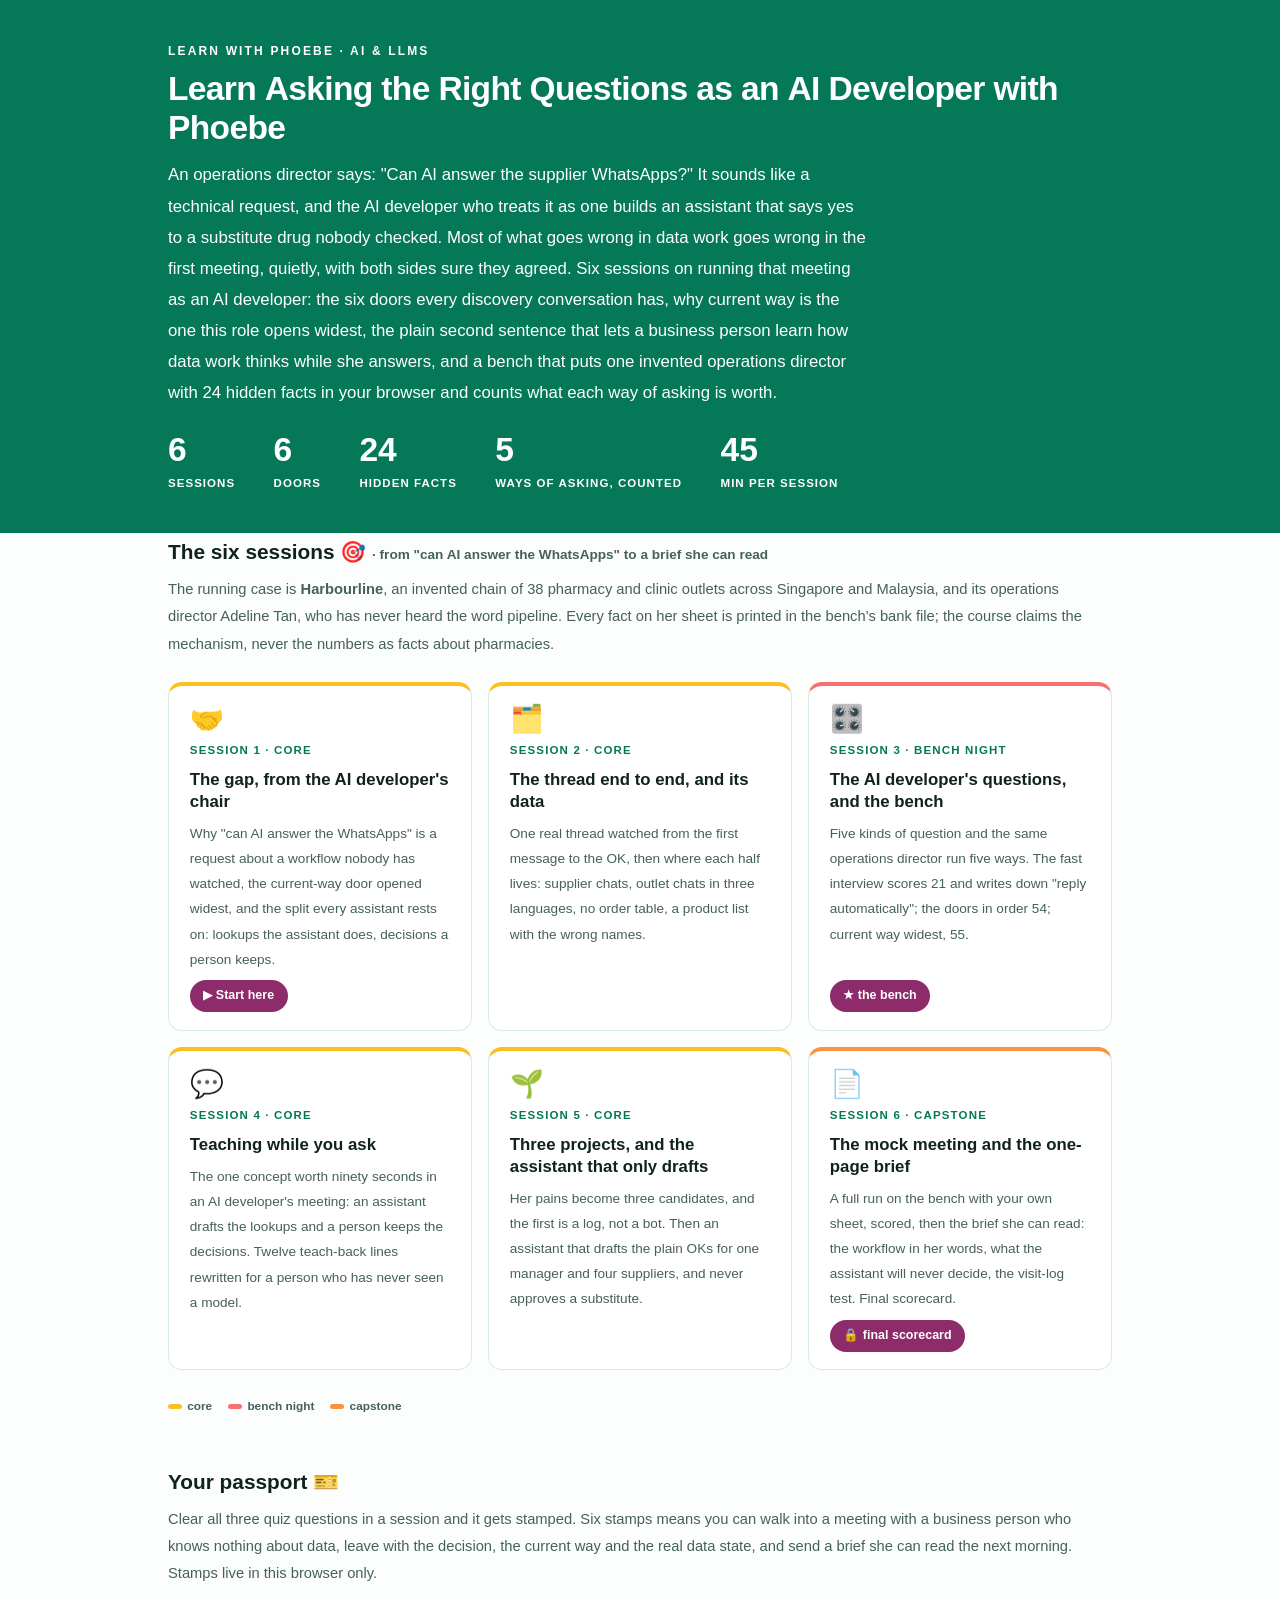
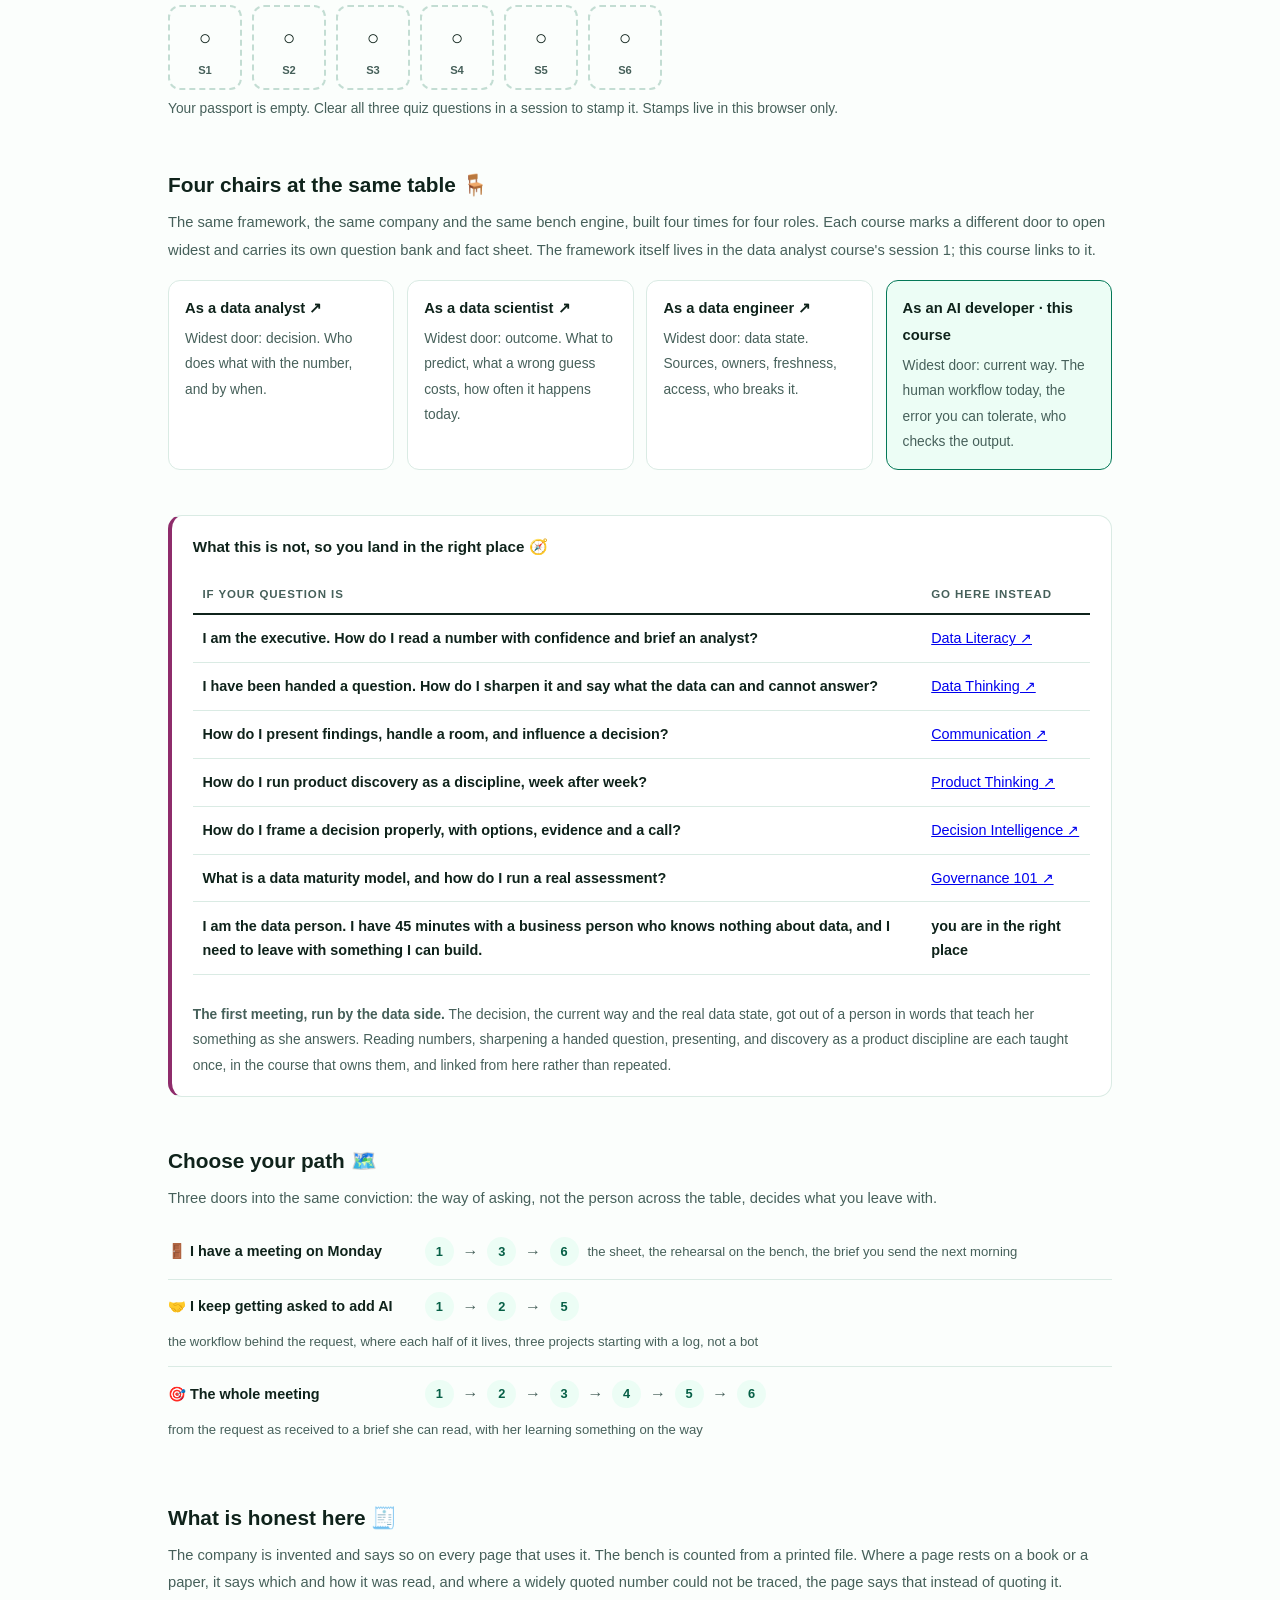
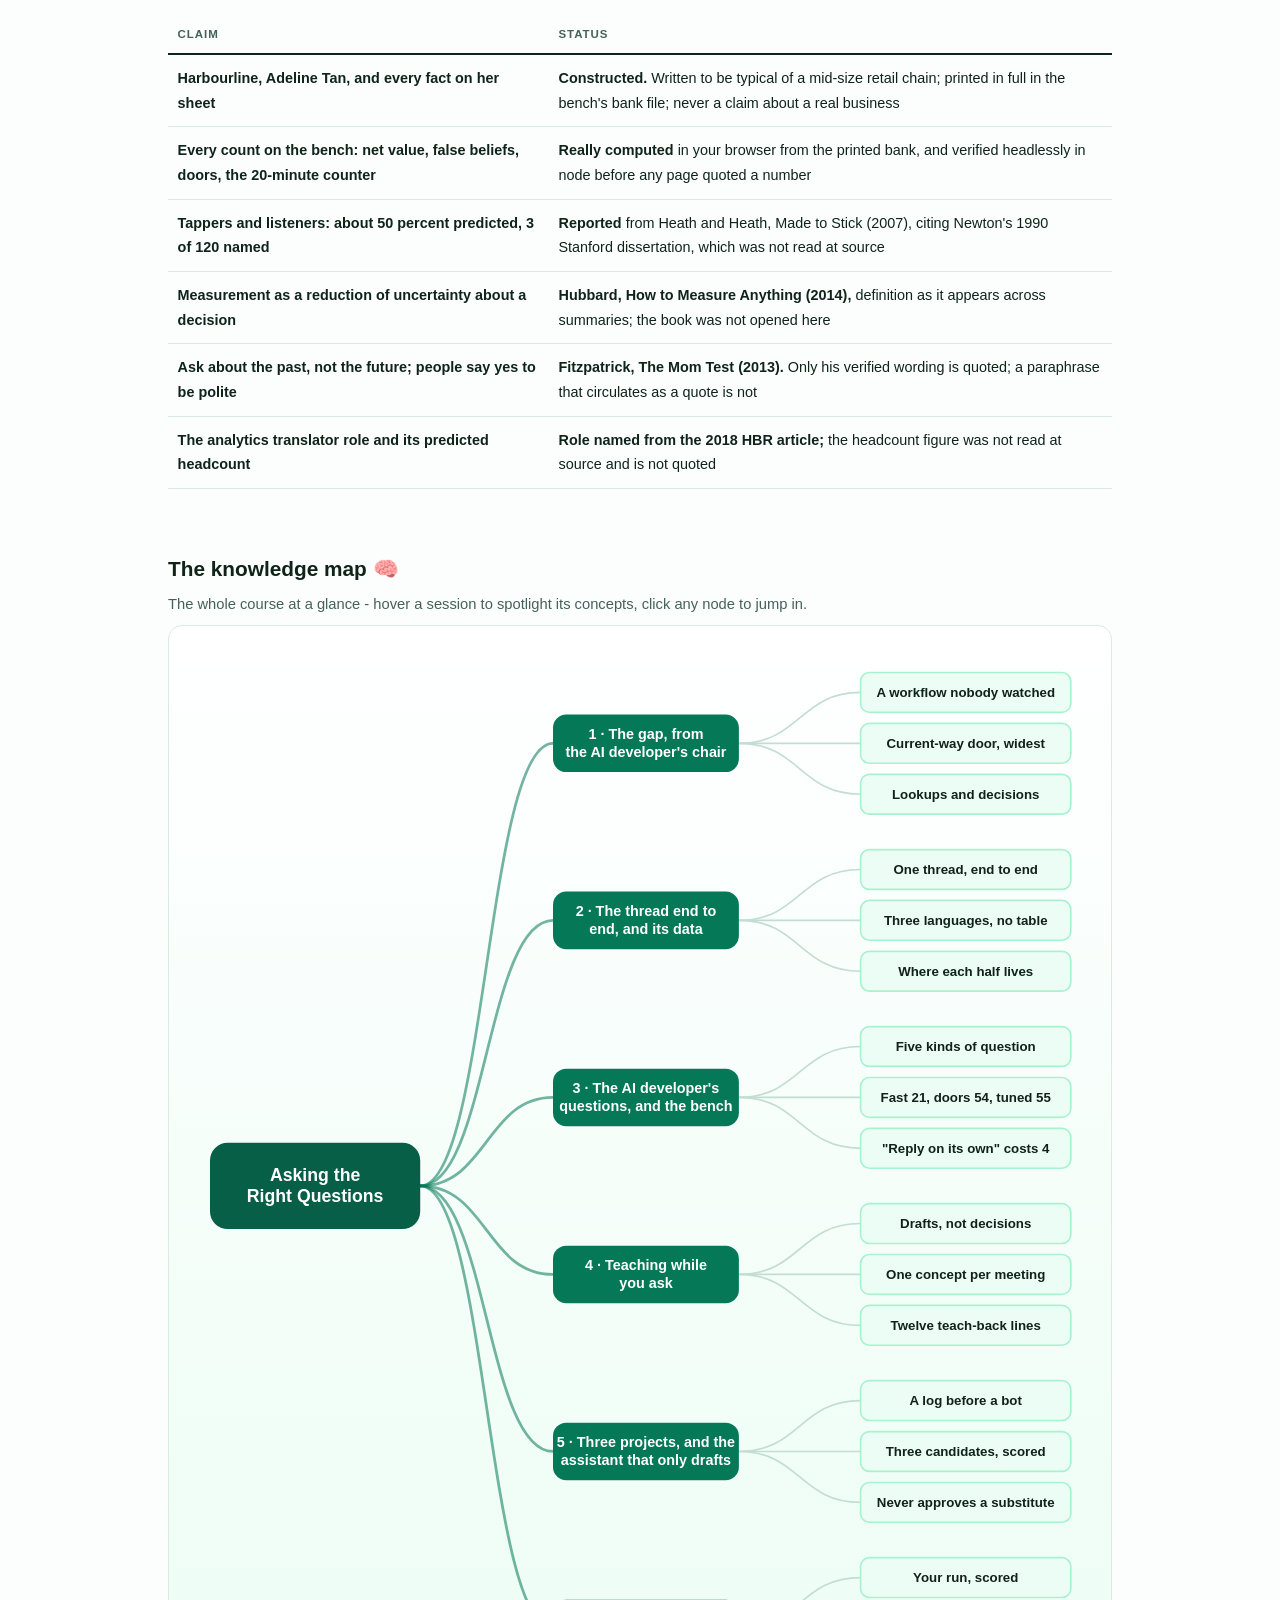
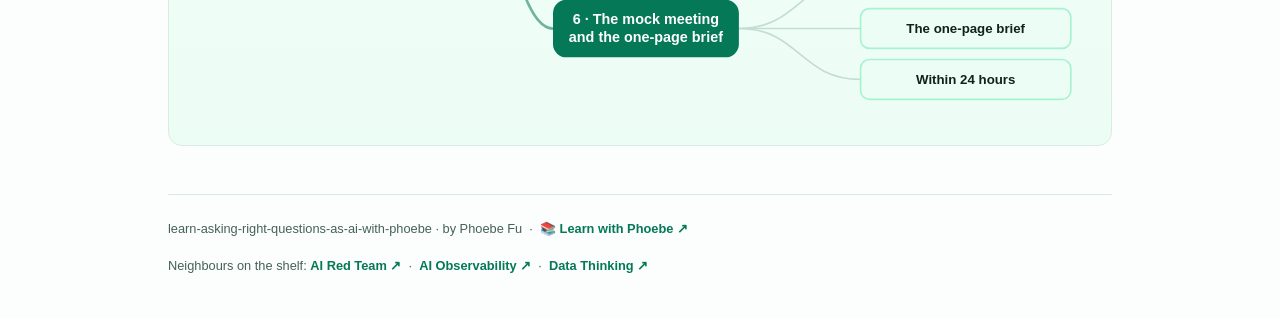
==== commit 6e473482: "Light surfaces everywhere: lightbox, cheat panel, code boxes; contrast and phone-width fixes Every d" ====
--- a/index.html
+++ b/index.html
@@ -19,12 +19,12 @@
 <meta name="twitter:image" content="https://phoebefu6.github.io/learn-asking-right-questions-as-ai-with-phoebe/assets/og-cover.png">
 <!-- social:end -->
 <title>Learn Asking the Right Questions as an AI Developer with Phoebe</title>
-<link rel="stylesheet" href="assets/style.css?v=2">
+<link rel="stylesheet" href="assets/style.css?v=18">
 <style>
 
   .stats-row { display: flex; gap: 2.4rem; margin-top: 1.5rem; flex-wrap: wrap; }
   .stat b { display: block; font-size: 2.1rem; font-weight: 800; line-height: 1.05; font-variant-numeric: tabular-nums; }
-  .stat span { font-size: .72rem; opacity: .85; text-transform: uppercase; letter-spacing: .09em; font-weight: 600; }
+  .stat span { font-size: .72rem; opacity: 1; text-transform: uppercase; letter-spacing: .09em; font-weight: 600; }
 
   .course-grid { display: grid; grid-template-columns: repeat(auto-fit, minmax(17rem, 1fr)); gap: 1rem; margin-top: 1.5rem; }
   .course-card {
@@ -57,9 +57,9 @@
   .path { display: flex; gap: .55rem; align-items: center; padding: .75rem 0; border-bottom: .5px solid var(--hairline); flex-wrap: wrap; }
   .path:last-child { border-bottom: none; }
   .path b { min-width: 15.5rem; font-size: .9rem; }
-  .path .pstep { background: var(--indigo-50); color: var(--indigo); border-radius: 999px; padding: .16rem .68rem; font-weight: 700; font-size: .8rem; text-decoration: none; transition: all .12s ease; }
+  .path .pstep { background: var(--indigo-50); color: var(--indigo-deep); border-radius: 999px; padding: .16rem .68rem; font-weight: 700; font-size: .8rem; text-decoration: none; transition: all .12s ease; }
   .path .pstep:hover { background: var(--indigo); color: #fff; }
-  .path .parr { color: var(--faint); font-weight: 700; }
+  .path .parr { color: var(--muted); font-weight: 700; }
 
   .mm-section { margin-top: 1.6rem; }
   .mm-section h2 { font-size: 1.3rem; font-weight: 800; margin-bottom: .2rem; }
@@ -376,6 +376,6 @@
 };
 </script>
 <script src="assets/mindmap.js?v=1"></script>
-<script src="assets/app.js?v=1"></script>
+<script src="assets/app.js?v=18"></script>
 </body>
 </html>
--- a/assets/style.css
+++ b/assets/style.css
@@ -19,8 +19,8 @@
   --amber-ink: #6A1F50;
   --amber-50: #FBE9F4;
   --paper: #FBFEFC;
-  --code-bg: #0F231B;
-  --code-ink: #DAEBE4;
+  --code-bg: #ECFDF5;
+  --code-ink: #0F231B;
   --scrim-rgb: 15,35,27;
   --shadow-rgb: 4,120,87;
   --radius: 14px;
@@ -52,7 +52,7 @@
   font-size: .75rem;
   letter-spacing: .18em;
   text-transform: uppercase;
-  opacity: .85;
+  opacity: 1;
   font-weight: 600;
 }
 .masthead h1 {
@@ -63,7 +63,7 @@
   letter-spacing: -.02em;
 }
 .masthead h1 .accent { color: inherit; }
-.masthead .sub { font-size: 1.05rem; opacity: .92; max-width: 44rem; }
+.masthead .sub { font-size: 1.05rem; opacity: 1; max-width: 44rem; }
 
 .chip-row { display: flex; flex-wrap: wrap; gap: .5rem; margin-top: 1.1rem; }
 .chip {
@@ -77,7 +77,7 @@
   white-space: nowrap;
 }
 .chip.level { background: #fff; color: var(--indigo); }
-.chip.audience { background: rgba(255,255,255,.16); color: #fff; border: 1px solid rgba(255,255,255,.35); }
+.chip.audience { background: rgba(255,255,255,.08); color: #fff; border: 1px solid rgba(255,255,255,.35); }
 .chip.time { background: var(--ink); color: #fff; font-variant-numeric: tabular-nums; }
 
 
@@ -241,7 +241,7 @@
 .pill.light { background: var(--indigo-50); color: var(--indigo); }
 .pill.inkpill { background: var(--ink); color: #fff; }
 .pill.amber, .pill.peach { background: var(--amber); color: #fff; }
-.pill.bare { color: var(--faint); }
+.pill.bare { color: var(--muted); }
 
 /* ---------- 4D grid ---------- */
 .grid-2 { display: grid; grid-template-columns: repeat(auto-fit, minmax(15rem, 1fr)); gap: .8rem; margin: .5rem 0 1rem; }
@@ -270,10 +270,11 @@
 table.clean td:first-child { font-weight: 600; }
 
 /* ---------- prompt boxes ---------- */
-.prompt-box {
+.prompt-box{
   position: relative;
-  background: var(--code-bg);
-  color: var(--code-ink);
+  background: #ECFDF5;
+  border: 1px solid #DAEBE4;
+  color: #0F231B;
   border-radius: var(--radius);
   padding: 1.1rem 1.2rem;
   margin: 1rem 0 1.2rem;
@@ -283,12 +284,12 @@
   white-space: pre-wrap;
   word-break: break-word;
 }
-.prompt-box .label {
+.prompt-box .label{
   position: absolute;
   top: -0.7rem;
   left: 1rem;
-  background: var(--indigo);
-  color: #fff;
+  background: #047857;
+  color: #FFFFFF;
   font-family: "Inter", -apple-system, sans-serif;
   font-size: .68rem;
   font-weight: 700;
@@ -299,13 +300,13 @@
 }
 .prompt-box.bad .label { background: var(--faint); color: var(--ink); }
 .prompt-box.good .label { background: var(--amber); color: #fff; }
-.copy-btn {
+.copy-btn{
   position: absolute;
   top: .7rem;
   right: .7rem;
-  background: rgba(255,255,255,.1);
-  border: 1px solid rgba(255,255,255,.25);
-  color: #fff;
+  background: #FFFFFF;
+  border: 1px solid #DAEBE4;
+  color: #0F231B;
   border-radius: 999px;
   padding: .25rem .8rem;
   font-size: .72rem;
@@ -314,7 +315,7 @@
   font-family: "Inter", -apple-system, sans-serif;
   transition: background .15s ease;
 }
-.copy-btn:hover { background: rgba(255,255,255,.22); }
+.copy-btn:hover { background: #DAEBE4; }
 .copy-btn.copied { background: var(--amber); border-color: var(--amber); color: #fff; }
 
 /* ---------- demo steps ---------- */
@@ -409,7 +410,7 @@
   gap: .4rem;
 }
 
-.lightbox {
+.lightbox{
   position: fixed;
   inset: 0;
   z-index: 100;
@@ -421,8 +422,10 @@
   cursor: zoom-out;
 }
 .lightbox.open { display: flex; }
-.lightbox .inner {
+.lightbox .inner{
   background: #fff;
+  border: 1px solid #DAEBE4;
+  box-shadow: 0 10px 40px rgba(15,35,27,.14);
   border-radius: var(--radius);
   padding: 2rem;
   max-width: 94vw;
@@ -430,13 +433,12 @@
   overflow: auto;
 }
 .lightbox .inner svg, .lightbox .inner img { width: min(88vw, 70rem); height: auto; }
-.lightbox .close-hint {
+.lightbox .close-hint{
   position: fixed;
   top: 1rem; right: 1.4rem;
-  color: #fff;
+  color: #0F231B;
   font-size: .8rem;
   font-weight: 600;
-  opacity: .8;
 }
 
 /* ---------- courses covered ---------- */
@@ -455,19 +457,20 @@
 .covered-row .note { margin-left: auto; color: var(--muted); font-size: .78rem; text-align: right; }
 
 /* ---------- cheat sheet footer ---------- */
-.cheat {
-  background: var(--ink);
-  color: #fff;
+.cheat{
+  background: #ECFDF5;
+  border: 1px solid #DAEBE4;
+  color: #0F231B;
   border-radius: var(--radius);
   padding: 1.6rem 1.6rem 1.3rem;
   margin-top: 3rem;
 }
 .cheat h3 { font-size: 1.1rem; margin-bottom: 1rem; }
-.cheat h3 span { color: var(--indigo-soft); }
+.cheat h3 span { color: #047857; }
 .cheat .grid-2 { gap: 1rem; }
 .cheat .cheat-item { border-left: 3px solid var(--indigo-mid); padding-left: .8rem; }
-.cheat .cheat-item b { display: block; font-size: .85rem; color: var(--indigo-soft); }
-.cheat .cheat-item span { font-size: .82rem; opacity: .85; }
+.cheat .cheat-item b { display: block; font-size: .85rem; color: #065F46; }
+.cheat .cheat-item span { font-size: .82rem; color: #46605A; }
 
 footer.pagefoot {
   border-top: 1px solid var(--hairline);
@@ -562,7 +565,7 @@
   margin-top: 1.1rem;
   flex-wrap: wrap;
 }
-.journey .jlabel { font-size: .7rem; font-weight: 700; text-transform: uppercase; letter-spacing: .09em; opacity: .8; margin-right: .3rem; }
+.journey .jlabel { font-size: .7rem; font-weight: 700; text-transform: uppercase; letter-spacing: .09em; opacity: 1; margin-right: .3rem; }
 .journey a {
   width: 1.7rem; height: 1.7rem;
   border-radius: 999px;
@@ -1160,7 +1163,7 @@
   transition: all .18s ease;
 }
 .pp-stamp:hover { border-color: var(--indigo-soft); }
-.pp-stamp i { font-size: 1.3rem; font-style: normal; opacity: .35; }
+.pp-stamp i { font-size: 1.3rem; font-style: normal; opacity: 1; }
 .pp-stamp b { font: 800 0.7rem Inter, sans-serif; }
 .pp-stamp.got {
   border-style: solid; border-color: var(--indigo);
@@ -1322,3 +1325,28 @@
 .ask-q.is-asked.is-jargon { border-color: var(--amber); background: var(--amber-50); }
 .ask-q.is-asked.is-leading { border-color: #FCA5A5; background: #FEF2F2; }
 @media (max-width: 640px) { .ask-list { grid-template-columns: 1fr; } .ask-head .ask-reset { margin-left: 0; } }
+
+/* layout-patch-3: phone-width overflow (2026-10-10) */
+.sql-bar { flex-wrap: wrap; }
+@media (max-width: 480px) {
+  .covered-row { flex-wrap: wrap; }
+  .covered-row .note { margin-left: 0; text-align: left; flex-basis: 100%; }
+  details.card summary { flex-wrap: wrap; }
+  details.card summary .mini { white-space: normal; }
+  .wk, .sqlbox, .prompt-box, pre { max-width: 100%; overflow-x: auto; }
+  .mono, code, strong, .note { overflow-wrap: anywhere; }
+  select, input[type=range], label { max-width: 100%; }
+  canvas, svg, img { max-width: 100%; height: auto; }
+  .tree-kids, .tree-node-wrap, .tree-node, .rb-night, .al-row, .gd-field, .tl-row, .sl-row { max-width: 100%; overflow-x: auto; }
+  .tl-cols, .sl-cols, .bb-cols, .ev-cols, [class$="-cols"] { grid-template-columns: 1fr !important; display: grid; }
+  .tl-cols > *, .sl-cols > *, [class$="-cols"] > * { min-width: 0; max-width: 100%; }
+  .mono { white-space: normal; }
+  .er-w, .bb-lab, .tl-lev, .sl-lev { max-width: 100%; white-space: normal; }
+}
+/* contrast-patch-2b */
+.cheat a { color: var(--indigo-deep, var(--ink)); }
+.chip.audience { background: transparent; border-color: rgba(255,255,255,.55); }
+.masthead a, .masthead .sub a { color: #fff; text-decoration: underline; text-underline-offset: 2px; }
+.prompt-box b, .prompt-box strong { color: var(--indigo-deep, var(--ink)); }
+.prompt-box span, .prompt-box em, .prompt-box i { color: inherit; }
+.pp-stamp i { color: var(--ink); }
